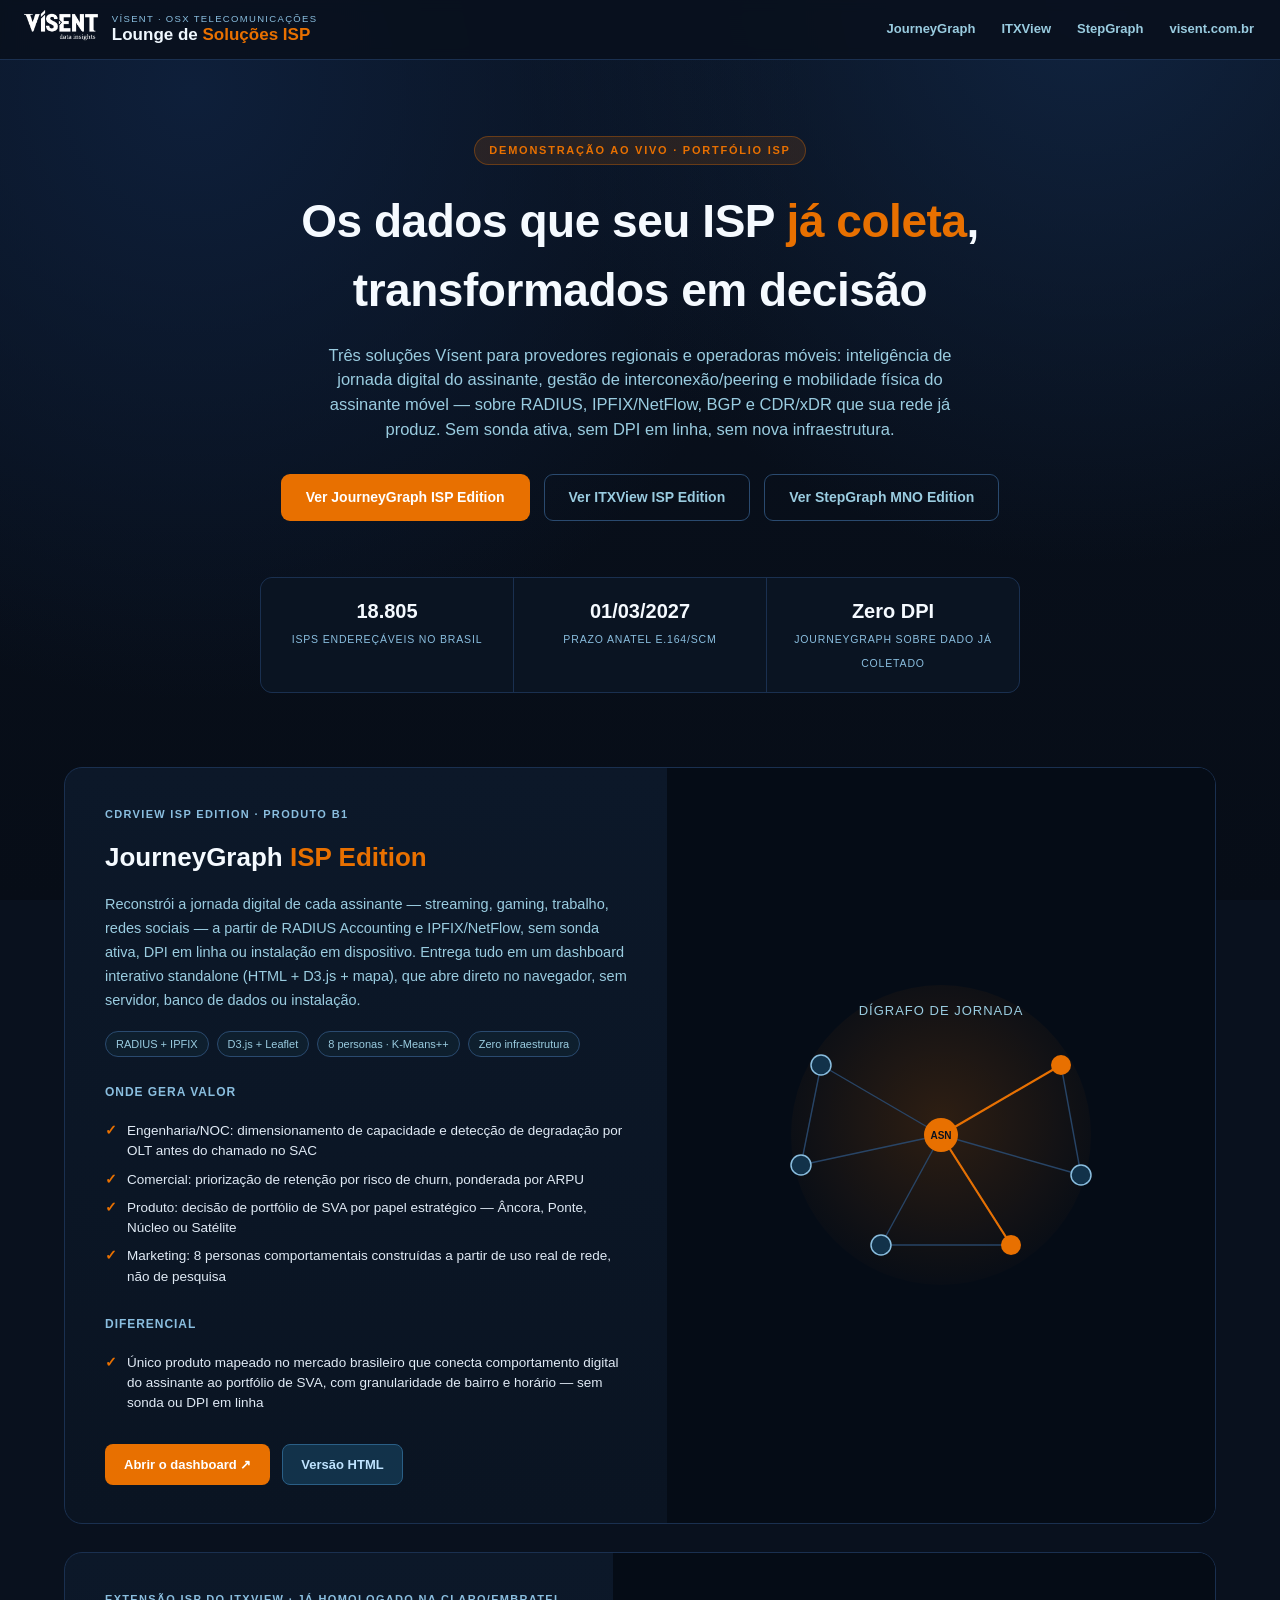
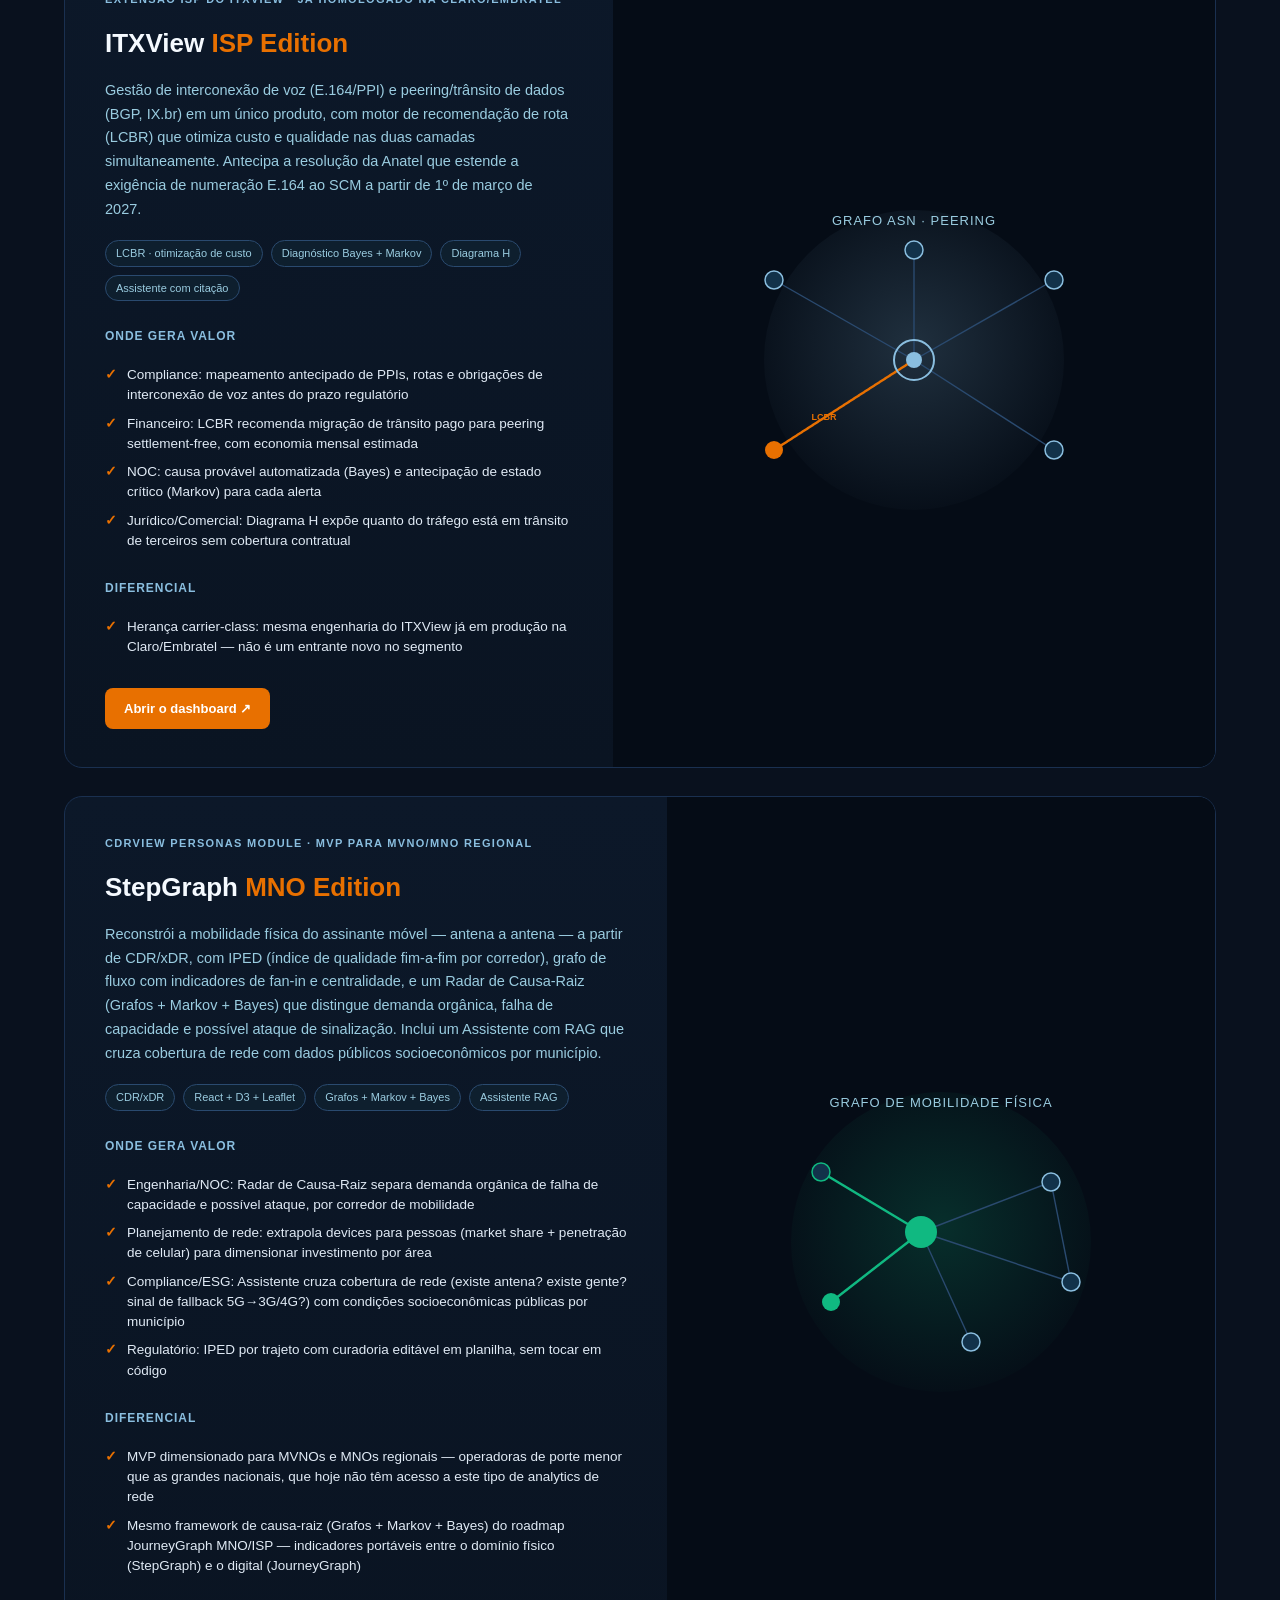
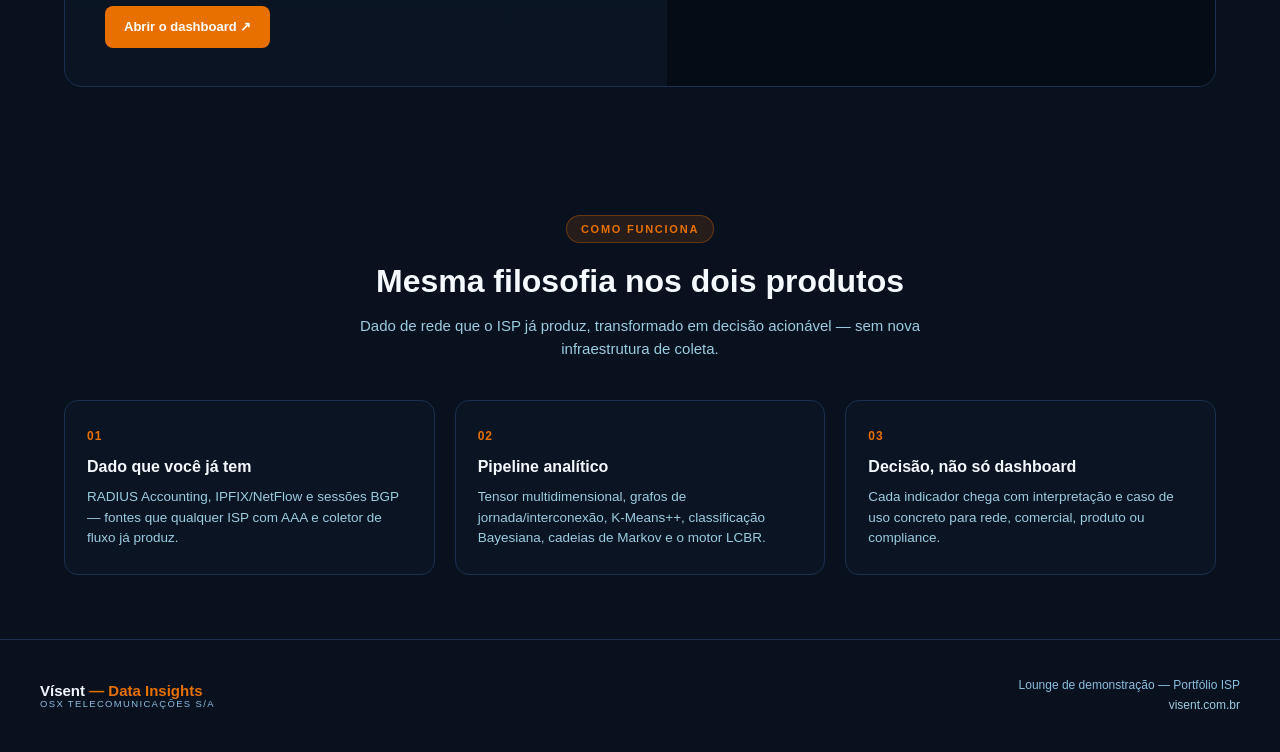
==== index.html @ d9f49273 "Atualiza documentação do JourneyGraph e lounge multi-produto - Tech Reference (corpus do Assistente)" ====
<!DOCTYPE html>
<html lang="pt-BR">
<head>
<meta charset="UTF-8">
<meta name="viewport" content="width=device-width,initial-scale=1.0">
<title>Vísent — Lounge de Soluções | JourneyGraph, ITXView &amp; StepGraph</title>
<meta name="description" content="Vitrine interativa das soluções Vísent para ISPs e operadoras móveis regionais: JourneyGraph ISP Edition (inteligência de jornada digital do assinante), ITXView ISP Edition (gestão de interconexão e peering) e StepGraph MNO Edition (mobilidade física do assinante móvel).">
<link rel="icon" href="assets/logo-visent.png">
<style>
:root{
  --bg:#09111E;
  --panel:#0C1829;
  --panel2:#0A1422;
  --border:#1A3050;
  --border2:#2A4A6F;
  --text:#E0EAF5;
  --muted:#8ABEDF;
  --muted2:#9ACCE0;
  --accent:#E87000;
  --accent-soft:#E8700022;
}
*{box-sizing:border-box;margin:0;padding:0;}
html{scroll-behavior:smooth;}
body{font-family:Arial,Helvetica,sans-serif;background:var(--bg);color:var(--text);line-height:1.5;}
a{color:inherit;}

body{
  background-image:
    radial-gradient(circle at 15% 10%, #0E1F3A 0%, transparent 45%),
    radial-gradient(circle at 85% 0%, #10233F 0%, transparent 40%),
    linear-gradient(180deg,#09111E 0%,#070D17 100%);
  background-attachment:fixed;
}

/* ── TOPBAR ── */
#topbar{
  position:sticky;top:0;z-index:50;
  background:rgba(9,17,30,.92);backdrop-filter:blur(6px);
  border-bottom:1px solid var(--border);
  padding:10px 24px;display:flex;align-items:center;gap:14px;
}
#topbar-logo img{height:32px;width:auto;filter:brightness(0) invert(1);}
.brand-block{display:flex;flex-direction:column;line-height:1.15;}
.brand-tag{font-size:9.5px;color:var(--muted);letter-spacing:.14em;text-transform:uppercase;}
.brand-title{font-size:17px;font-weight:700;color:#F0F8FF;}
.brand-accent{color:var(--accent);}
#topnav{margin-left:auto;display:flex;align-items:center;gap:22px;font-size:13px;font-weight:600;}
#topnav a{color:var(--muted2);text-decoration:none;padding:6px 2px;border-bottom:2px solid transparent;transition:.15s;}
#topnav a:hover{color:#fff;border-color:var(--accent);}

/* ── HERO ── */
#hero{max-width:1080px;margin:0 auto;padding:76px 24px 56px;text-align:center;}
.eyebrow{display:inline-block;font-size:11px;letter-spacing:.16em;text-transform:uppercase;color:var(--accent);
  background:var(--accent-soft);border:1px solid #E8700055;padding:5px 14px;border-radius:999px;margin-bottom:22px;font-weight:700;}
#hero h1{font-size:clamp(28px,4.4vw,46px);font-weight:800;color:#F5FAFF;letter-spacing:-.01em;margin-bottom:18px;}
#hero h1 span{color:var(--accent);}
#hero p{font-size:16.5px;color:var(--muted2);max-width:680px;margin:0 auto 32px;}
.hero-ctas{display:flex;gap:14px;justify-content:center;flex-wrap:wrap;}
.btn{display:inline-flex;align-items:center;gap:8px;font-size:14px;font-weight:700;padding:12px 24px;border-radius:9px;text-decoration:none;
  cursor:pointer;border:1px solid transparent;transition:.15s;font-family:inherit;}
.btn-primary{background:var(--accent);color:#fff;}
.btn-primary:hover{background:#FF8A1E;}
.btn-ghost{background:transparent;color:var(--muted2);border-color:var(--border2);}
.btn-ghost:hover{border-color:var(--muted2);color:#fff;}

/* stat strip */
#stats{max-width:760px;margin:0 auto 10px;display:grid;grid-template-columns:repeat(3,1fr);gap:1px;
  background:var(--border);border:1px solid var(--border);border-radius:12px;overflow:hidden;}
.stat{background:var(--panel2);padding:18px 10px;text-align:center;}
.stat b{display:block;font-size:20px;color:#F5FAFF;font-weight:800;}
.stat span{font-size:10.5px;color:var(--muted);text-transform:uppercase;letter-spacing:.08em;}

/* ── SECTION HEADER ── */
.section{max-width:1200px;margin:0 auto;padding:64px 24px;}
.section-head{text-align:center;max-width:640px;margin:0 auto 40px;}
.section-head .eyebrow{margin-bottom:14px;}
.section-head h2{font-size:clamp(22px,3vw,32px);font-weight:800;color:#F5FAFF;margin-bottom:10px;}
.section-head p{color:var(--muted2);font-size:15px;}

/* ── SOLUTION CARDS ── */
#solutions{display:flex;flex-direction:column;gap:28px;}
.solution{
  background:linear-gradient(180deg,var(--panel) 0%,var(--panel2) 100%);
  border:1px solid var(--border);border-radius:18px;overflow:hidden;
  display:grid;grid-template-columns:1.1fr 1fr;
}
.solution:nth-child(even){grid-template-columns:1fr 1.1fr;}
.solution:nth-child(even) .sol-visual{order:2;}
.sol-body{padding:38px 40px;display:flex;flex-direction:column;justify-content:center;gap:16px;}
.sol-kicker{font-size:11px;letter-spacing:.12em;text-transform:uppercase;color:var(--muted);font-weight:700;}
.sol-title{font-size:26px;font-weight:800;color:#F5FAFF;}
.sol-title .hi{color:var(--accent);}
.sol-desc{font-size:14.5px;color:var(--muted2);line-height:1.65;}
.sol-tags{display:flex;flex-wrap:wrap;gap:8px;margin:2px 0 4px;}
.sol-tags span{font-size:11px;background:#0E1F2E;border:1px solid var(--border2);color:var(--muted2);
  padding:4px 10px;border-radius:999px;}
.sol-sub{font-size:12px;letter-spacing:.08em;text-transform:uppercase;color:var(--muted);font-weight:700;margin-top:6px;}
.sol-feats{list-style:none;display:flex;flex-direction:column;gap:8px;margin:4px 0 6px;}
.sol-feats li{font-size:13.5px;color:var(--text);padding-left:22px;position:relative;}
.sol-feats li::before{content:"✓";position:absolute;left:0;color:var(--accent);font-weight:800;}
.sol-ctas{display:flex;gap:12px;flex-wrap:wrap;margin-top:8px;}
.btn-sm{padding:10px 18px;font-size:13px;border-radius:8px;}
.btn-html{background:#12324A;color:#BFE3FF;border:1px solid #2A5F86;}
.btn-html:hover{background:#164066;}
.btn-d3{background:var(--accent);color:#fff;}
.btn-d3:hover{background:#FF8A1E;}

.sol-visual{background:#050C16;display:flex;align-items:center;justify-content:center;padding:30px;position:relative;overflow:hidden;}
.sol-visual svg{width:100%;height:auto;max-width:460px;position:relative;z-index:1;}
.sol-visual::after{content:"";position:absolute;inset:0;background:radial-gradient(circle at 50% 50%,transparent 40%,#050C16 95%);pointer-events:none;}

/* ── HOW IT WORKS strip ── */
#howrow{display:grid;grid-template-columns:repeat(3,1fr);gap:20px;}
.how-card{background:var(--panel2);border:1px solid var(--border);border-radius:14px;padding:26px 22px;}
.how-num{font-size:12px;font-weight:800;color:var(--accent);letter-spacing:.08em;margin-bottom:10px;}
.how-card h3{font-size:16px;color:#F5FAFF;margin-bottom:8px;}
.how-card p{font-size:13.5px;color:var(--muted2);}

/* ── FOOTER ── */
#footer{border-top:1px solid var(--border);padding:36px 24px;}
#footer-inner{max-width:1200px;margin:0 auto;display:flex;justify-content:space-between;align-items:center;flex-wrap:wrap;gap:16px;}
#footer .brand-title{font-size:15px;}
#footer-meta{font-size:12px;color:var(--muted);text-align:right;}
#footer-meta div{margin-bottom:2px;}
#footer-meta a{color:var(--muted2);text-decoration:none;}
#footer-meta a:hover{color:#fff;}

@media (max-width:860px){
  .solution,.solution:nth-child(even){grid-template-columns:1fr;}
  .solution:nth-child(even) .sol-visual{order:0;}
  #stats{grid-template-columns:1fr;}
  #howrow{grid-template-columns:1fr;}
  #topnav{display:none;}
}
</style>
</head>
<body>

<div id="topbar">
  <a id="topbar-logo" href="#hero"><img src="assets/logo-visent.png" alt="Vísent"></a>
  <div class="brand-block">
    <span class="brand-tag">Vísent · OSX Telecomunicações</span>
    <span class="brand-title">Lounge de <span class="brand-accent">Soluções ISP</span></span>
  </div>
  <nav id="topnav">
    <a href="#journeygraph">JourneyGraph</a>
    <a href="#itxview">ITXView</a>
    <a href="#stepgraph">StepGraph</a>
    <a href="https://www.visent.com.br" target="_blank" rel="noopener">visent.com.br</a>
  </nav>
</div>

<section id="hero">
  <span class="eyebrow">Demonstração ao vivo · Portfólio ISP</span>
  <h1>Os dados que seu ISP <span>já coleta</span>,<br>transformados em decisão</h1>
  <p>Três soluções Vísent para provedores regionais e operadoras móveis: inteligência de jornada digital do assinante, gestão de interconexão/peering e mobilidade física do assinante móvel — sobre RADIUS, IPFIX/NetFlow, BGP e CDR/xDR que sua rede já produz. Sem sonda ativa, sem DPI em linha, sem nova infraestrutura.</p>
  <div class="hero-ctas">
    <a class="btn btn-primary" href="#journeygraph">Ver JourneyGraph ISP Edition</a>
    <a class="btn btn-ghost" href="#itxview">Ver ITXView ISP Edition</a>
    <a class="btn btn-ghost" href="#stepgraph">Ver StepGraph MNO Edition</a>
  </div>
</section>

<div id="stats">
  <div class="stat"><b>18.805</b><span>ISPs endereçáveis no Brasil</span></div>
  <div class="stat"><b>01/03/2027</b><span>prazo Anatel E.164/SCM</span></div>
  <div class="stat"><b>Zero DPI</b><span>JourneyGraph sobre dado já coletado</span></div>
</div>

<section class="section" id="solutions">

  <article class="solution" id="journeygraph">
    <div class="sol-body">
      <span class="sol-kicker">CDRView ISP Edition · Produto B1</span>
      <h2 class="sol-title">JourneyGraph <span class="hi">ISP Edition</span></h2>
      <p class="sol-desc">Reconstrói a jornada digital de cada assinante — streaming, gaming, trabalho, redes sociais — a partir de RADIUS Accounting e IPFIX/NetFlow, sem sonda ativa, DPI em linha ou instalação em dispositivo. Entrega tudo em um dashboard interativo standalone (HTML + D3.js + mapa), que abre direto no navegador, sem servidor, banco de dados ou instalação.</p>
      <div class="sol-tags">
        <span>RADIUS + IPFIX</span><span>D3.js + Leaflet</span><span>8 personas · K-Means++</span><span>Zero infraestrutura</span>
      </div>
      <span class="sol-sub">Onde gera valor</span>
      <ul class="sol-feats">
        <li>Engenharia/NOC: dimensionamento de capacidade e detecção de degradação por OLT antes do chamado no SAC</li>
        <li>Comercial: priorização de retenção por risco de churn, ponderada por ARPU</li>
        <li>Produto: decisão de portfólio de SVA por papel estratégico — Âncora, Ponte, Núcleo ou Satélite</li>
        <li>Marketing: 8 personas comportamentais construídas a partir de uso real de rede, não de pesquisa</li>
      </ul>
      <span class="sol-sub">Diferencial</span>
      <ul class="sol-feats">
        <li>Único produto mapeado no mercado brasileiro que conecta comportamento digital do assinante ao portfólio de SVA, com granularidade de bairro e horário — sem sonda ou DPI em linha</li>
      </ul>
      <div class="sol-ctas">
        <a class="btn btn-sm btn-d3" href="journeygraph/index.html">Abrir o dashboard ↗</a>
        <a class="btn btn-sm btn-html" href="journeygraph/versao-html.html">Versão HTML</a>
      </div>
    </div>
    <div class="sol-visual">
      <svg viewBox="0 0 460 340" xmlns="http://www.w3.org/2000/svg">
        <defs>
          <radialGradient id="jgGlow" cx="50%" cy="45%" r="60%">
            <stop offset="0%" stop-color="#E87000" stop-opacity="0.18"/>
            <stop offset="100%" stop-color="#E87000" stop-opacity="0"/>
          </radialGradient>
        </defs>
        <circle cx="230" cy="160" r="150" fill="url(#jgGlow)"/>
        <g stroke="#2A4A6F" stroke-width="1.4" fill="none" opacity="0.9">
          <path d="M230,160 L110,90"/>
          <path d="M230,160 L350,90"/>
          <path d="M230,160 L90,190"/>
          <path d="M230,160 L370,200"/>
          <path d="M230,160 L170,270"/>
          <path d="M230,160 L300,270"/>
          <path d="M110,90 L90,190"/>
          <path d="M350,90 L370,200"/>
          <path d="M170,270 L300,270"/>
        </g>
        <g stroke="#E87000" stroke-width="2.2" fill="none">
          <path d="M230,160 L350,90"/>
          <path d="M230,160 L300,270"/>
        </g>
        <circle cx="230" cy="160" r="17" fill="#E87000"/>
        <circle cx="110" cy="90" r="10" fill="#12324A" stroke="#8ABEDF" stroke-width="1.5"/>
        <circle cx="350" cy="90" r="10" fill="#E87000"/>
        <circle cx="90" cy="190" r="10" fill="#12324A" stroke="#8ABEDF" stroke-width="1.5"/>
        <circle cx="370" cy="200" r="10" fill="#12324A" stroke="#8ABEDF" stroke-width="1.5"/>
        <circle cx="170" cy="270" r="10" fill="#12324A" stroke="#8ABEDF" stroke-width="1.5"/>
        <circle cx="300" cy="270" r="10" fill="#E87000"/>
        <text x="230" y="164" text-anchor="middle" font-size="10" font-weight="700" fill="#09111E" font-family="Arial">ASN</text>
        <text x="230" y="40" text-anchor="middle" font-size="13" fill="#9ACCE0" font-family="Arial" letter-spacing="1">DÍGRAFO DE JORNADA</text>
      </svg>
    </div>
  </article>

  <article class="solution" id="itxview">
    <div class="sol-body">
      <span class="sol-kicker">Extensão ISP do ITXView · já homologado na Claro/Embratel</span>
      <h2 class="sol-title">ITXView <span class="hi">ISP Edition</span></h2>
      <p class="sol-desc">Gestão de interconexão de voz (E.164/PPI) e peering/trânsito de dados (BGP, IX.br) em um único produto, com motor de recomendação de rota (LCBR) que otimiza custo e qualidade nas duas camadas simultaneamente. Antecipa a resolução da Anatel que estende a exigência de numeração E.164 ao SCM a partir de 1º de março de 2027.</p>
      <div class="sol-tags">
        <span>LCBR · otimização de custo</span><span>Diagnóstico Bayes + Markov</span><span>Diagrama H</span><span>Assistente com citação</span>
      </div>
      <span class="sol-sub">Onde gera valor</span>
      <ul class="sol-feats">
        <li>Compliance: mapeamento antecipado de PPIs, rotas e obrigações de interconexão de voz antes do prazo regulatório</li>
        <li>Financeiro: LCBR recomenda migração de trânsito pago para peering settlement-free, com economia mensal estimada</li>
        <li>NOC: causa provável automatizada (Bayes) e antecipação de estado crítico (Markov) para cada alerta</li>
        <li>Jurídico/Comercial: Diagrama H expõe quanto do tráfego está em trânsito de terceiros sem cobertura contratual</li>
      </ul>
      <span class="sol-sub">Diferencial</span>
      <ul class="sol-feats">
        <li>Herança carrier-class: mesma engenharia do ITXView já em produção na Claro/Embratel — não é um entrante novo no segmento</li>
      </ul>
      <div class="sol-ctas">
        <a class="btn btn-sm btn-d3" href="itxview/index.html">Abrir o dashboard ↗</a>
      </div>
    </div>
    <div class="sol-visual">
      <svg viewBox="0 0 460 340" xmlns="http://www.w3.org/2000/svg">
        <defs>
          <radialGradient id="itGlow" cx="50%" cy="45%" r="60%">
            <stop offset="0%" stop-color="#8ABEDF" stop-opacity="0.20"/>
            <stop offset="100%" stop-color="#8ABEDF" stop-opacity="0"/>
          </radialGradient>
        </defs>
        <circle cx="230" cy="170" r="150" fill="url(#itGlow)"/>
        <g stroke="#2A4A6F" stroke-width="1.4" fill="none">
          <path d="M90,90 L230,170"/>
          <path d="M230,60 L230,170"/>
          <path d="M370,90 L230,170"/>
          <path d="M90,260 L230,170"/>
          <path d="M370,260 L230,170"/>
        </g>
        <g stroke="#E87000" stroke-width="2.4" fill="none" stroke-dasharray="1 0">
          <path d="M90,260 L230,170"/>
        </g>
        <circle cx="230" cy="170" r="20" fill="none" stroke="#8ABEDF" stroke-width="2"/>
        <circle cx="230" cy="170" r="8" fill="#8ABEDF"/>
        <circle cx="90" cy="90" r="9" fill="#12324A" stroke="#8ABEDF" stroke-width="1.5"/>
        <circle cx="230" cy="60" r="9" fill="#12324A" stroke="#8ABEDF" stroke-width="1.5"/>
        <circle cx="370" cy="90" r="9" fill="#12324A" stroke="#8ABEDF" stroke-width="1.5"/>
        <circle cx="90" cy="260" r="9" fill="#E87000"/>
        <circle cx="370" cy="260" r="9" fill="#12324A" stroke="#8ABEDF" stroke-width="1.5"/>
        <text x="140" y="230" text-anchor="middle" font-size="9" fill="#E87000" font-family="Arial" font-weight="700">LCBR</text>
        <text x="230" y="35" text-anchor="middle" font-size="13" fill="#9ACCE0" font-family="Arial" letter-spacing="1">GRAFO ASN · PEERING</text>
      </svg>
    </div>
  </article>

  <article class="solution" id="stepgraph">
    <div class="sol-body">
      <span class="sol-kicker">CDRView PERSONAS Module · MVP para MVNO/MNO regional</span>
      <h2 class="sol-title">StepGraph <span class="hi">MNO Edition</span></h2>
      <p class="sol-desc">Reconstrói a mobilidade física do assinante móvel — antena a antena — a partir de CDR/xDR, com IPED (índice de qualidade fim-a-fim por corredor), grafo de fluxo com indicadores de fan-in e centralidade, e um Radar de Causa-Raiz (Grafos + Markov + Bayes) que distingue demanda orgânica, falha de capacidade e possível ataque de sinalização. Inclui um Assistente com RAG que cruza cobertura de rede com dados públicos socioeconômicos por município.</p>
      <div class="sol-tags">
        <span>CDR/xDR</span><span>React + D3 + Leaflet</span><span>Grafos + Markov + Bayes</span><span>Assistente RAG</span>
      </div>
      <span class="sol-sub">Onde gera valor</span>
      <ul class="sol-feats">
        <li>Engenharia/NOC: Radar de Causa-Raiz separa demanda orgânica de falha de capacidade e possível ataque, por corredor de mobilidade</li>
        <li>Planejamento de rede: extrapola devices para pessoas (market share + penetração de celular) para dimensionar investimento por área</li>
        <li>Compliance/ESG: Assistente cruza cobertura de rede (existe antena? existe gente? sinal de fallback 5G→3G/4G?) com condições socioeconômicas públicas por município</li>
        <li>Regulatório: IPED por trajeto com curadoria editável em planilha, sem tocar em código</li>
      </ul>
      <span class="sol-sub">Diferencial</span>
      <ul class="sol-feats">
        <li>MVP dimensionado para MVNOs e MNOs regionais — operadoras de porte menor que as grandes nacionais, que hoje não têm acesso a este tipo de analytics de rede</li>
        <li>Mesmo framework de causa-raiz (Grafos + Markov + Bayes) do roadmap JourneyGraph MNO/ISP — indicadores portáveis entre o domínio físico (StepGraph) e o digital (JourneyGraph)</li>
      </ul>
      <div class="sol-ctas">
        <a class="btn btn-sm btn-d3" href="https://stepvis.netlify.app" target="_blank" rel="noopener">Abrir o dashboard ↗</a>
      </div>
    </div>
    <div class="sol-visual">
      <svg viewBox="0 0 460 340" xmlns="http://www.w3.org/2000/svg">
        <defs>
          <radialGradient id="stGlow" cx="50%" cy="45%" r="60%">
            <stop offset="0%" stop-color="#10B981" stop-opacity="0.20"/>
            <stop offset="100%" stop-color="#10B981" stop-opacity="0"/>
          </radialGradient>
        </defs>
        <circle cx="230" cy="170" r="150" fill="url(#stGlow)"/>
        <g stroke="#2A4A6F" stroke-width="1.4" fill="none">
          <path d="M110,100 L210,160"/>
          <path d="M210,160 L340,110"/>
          <path d="M210,160 L360,210"/>
          <path d="M210,160 L120,230"/>
          <path d="M210,160 L260,270"/>
          <path d="M340,110 L360,210"/>
        </g>
        <g stroke="#10B981" stroke-width="2.4" fill="none">
          <path d="M110,100 L210,160"/>
          <path d="M210,160 L120,230"/>
        </g>
        <circle cx="210" cy="160" r="16" fill="#10B981"/>
        <circle cx="110" cy="100" r="9" fill="#12324A" stroke="#10B981" stroke-width="1.5"/>
        <circle cx="340" cy="110" r="9" fill="#12324A" stroke="#8ABEDF" stroke-width="1.5"/>
        <circle cx="360" cy="210" r="9" fill="#12324A" stroke="#8ABEDF" stroke-width="1.5"/>
        <circle cx="120" cy="230" r="9" fill="#10B981"/>
        <circle cx="260" cy="270" r="9" fill="#12324A" stroke="#8ABEDF" stroke-width="1.5"/>
        <text x="230" y="35" text-anchor="middle" font-size="13" fill="#9ACCE0" font-family="Arial" letter-spacing="1">GRAFO DE MOBILIDADE FÍSICA</text>
      </svg>
    </div>
  </article>

</section>

<section class="section">
  <div class="section-head">
    <span class="eyebrow">Como funciona</span>
    <h2>Mesma filosofia nos dois produtos</h2>
    <p>Dado de rede que o ISP já produz, transformado em decisão acionável — sem nova infraestrutura de coleta.</p>
  </div>
  <div id="howrow">
    <div class="how-card">
      <div class="how-num">01</div>
      <h3>Dado que você já tem</h3>
      <p>RADIUS Accounting, IPFIX/NetFlow e sessões BGP — fontes que qualquer ISP com AAA e coletor de fluxo já produz.</p>
    </div>
    <div class="how-card">
      <div class="how-num">02</div>
      <h3>Pipeline analítico</h3>
      <p>Tensor multidimensional, grafos de jornada/interconexão, K-Means++, classificação Bayesiana, cadeias de Markov e o motor LCBR.</p>
    </div>
    <div class="how-card">
      <div class="how-num">03</div>
      <h3>Decisão, não só dashboard</h3>
      <p>Cada indicador chega com interpretação e caso de uso concreto para rede, comercial, produto ou compliance.</p>
    </div>
  </div>
</section>

<footer id="footer">
  <div id="footer-inner">
    <div class="brand-block">
      <span class="brand-title">Vísent <span class="brand-accent">— Data Insights</span></span>
      <span class="brand-tag">OSX Telecomunicações S/A</span>
    </div>
    <div id="footer-meta">
      <div>Lounge de demonstração — Portfólio ISP</div>
      <div><a href="https://www.visent.com.br" target="_blank" rel="noopener">visent.com.br</a></div>
    </div>
  </div>
</footer>

</body>
</html>
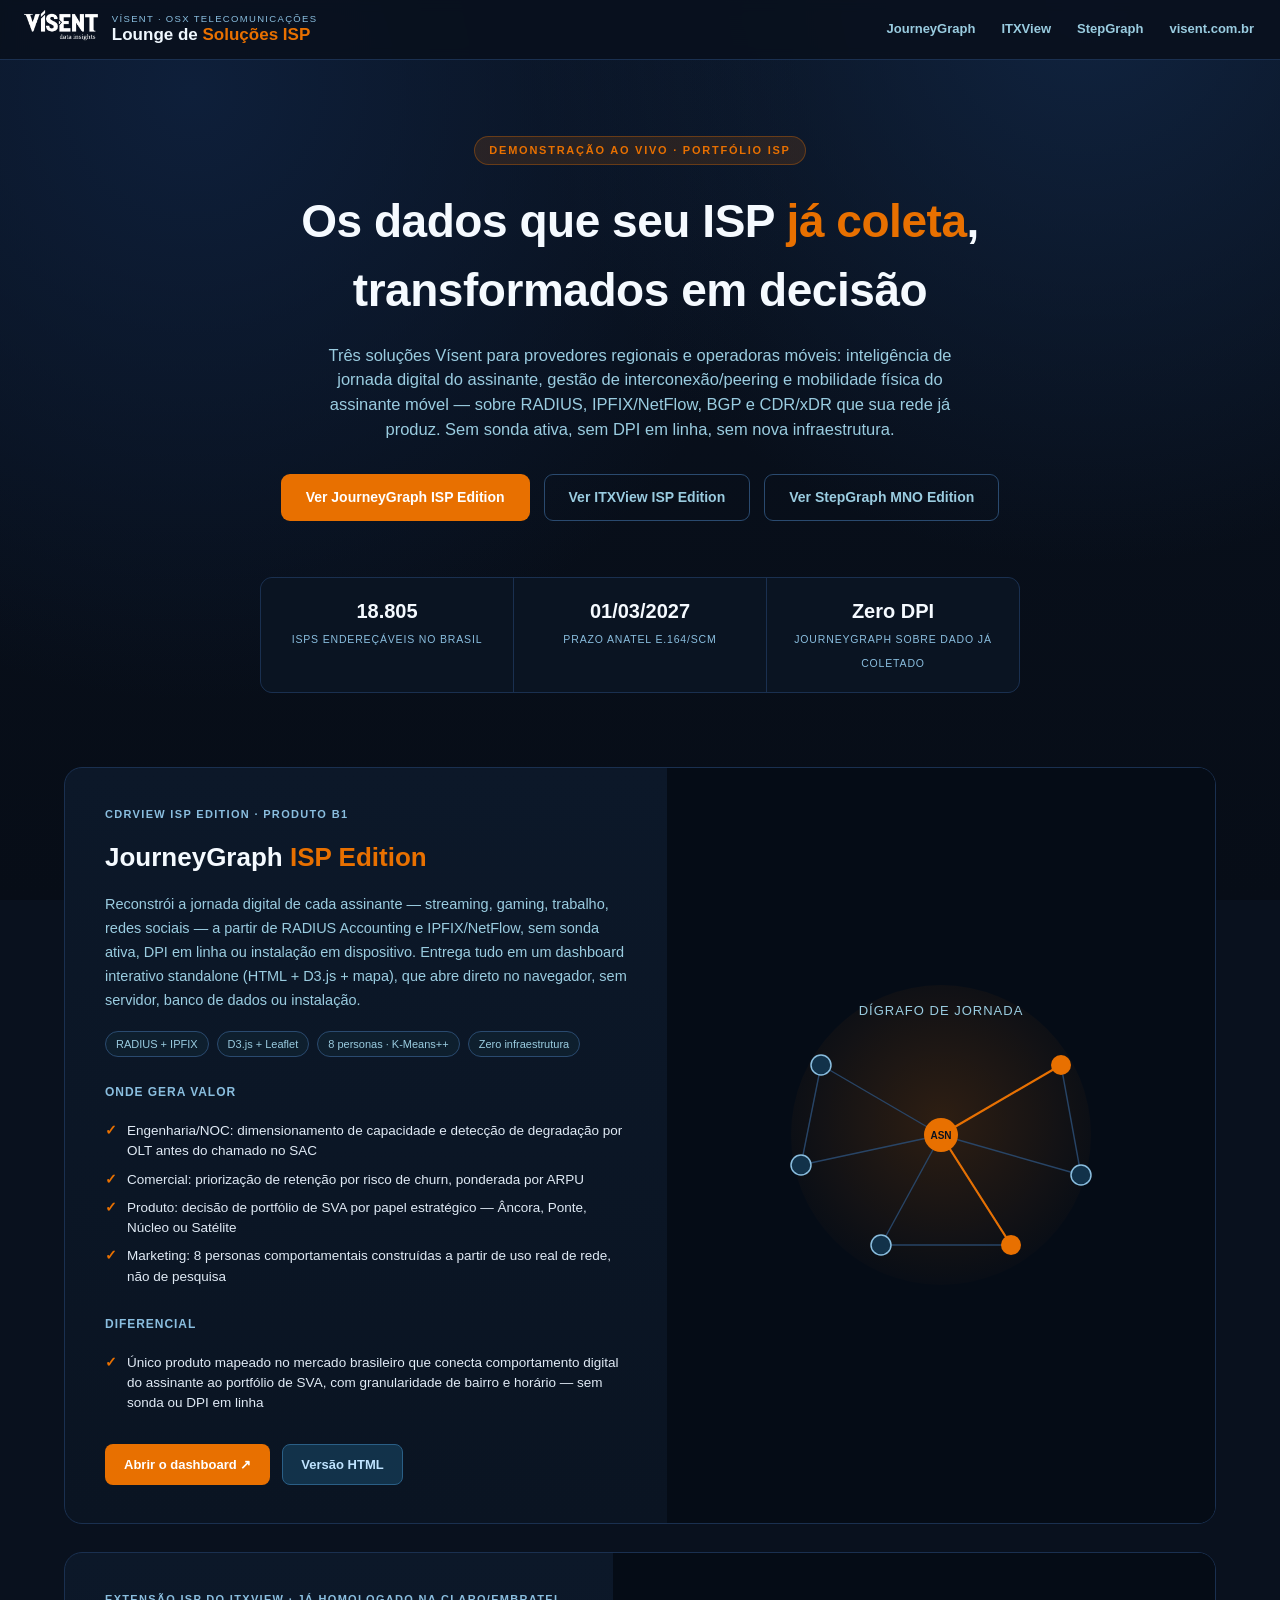
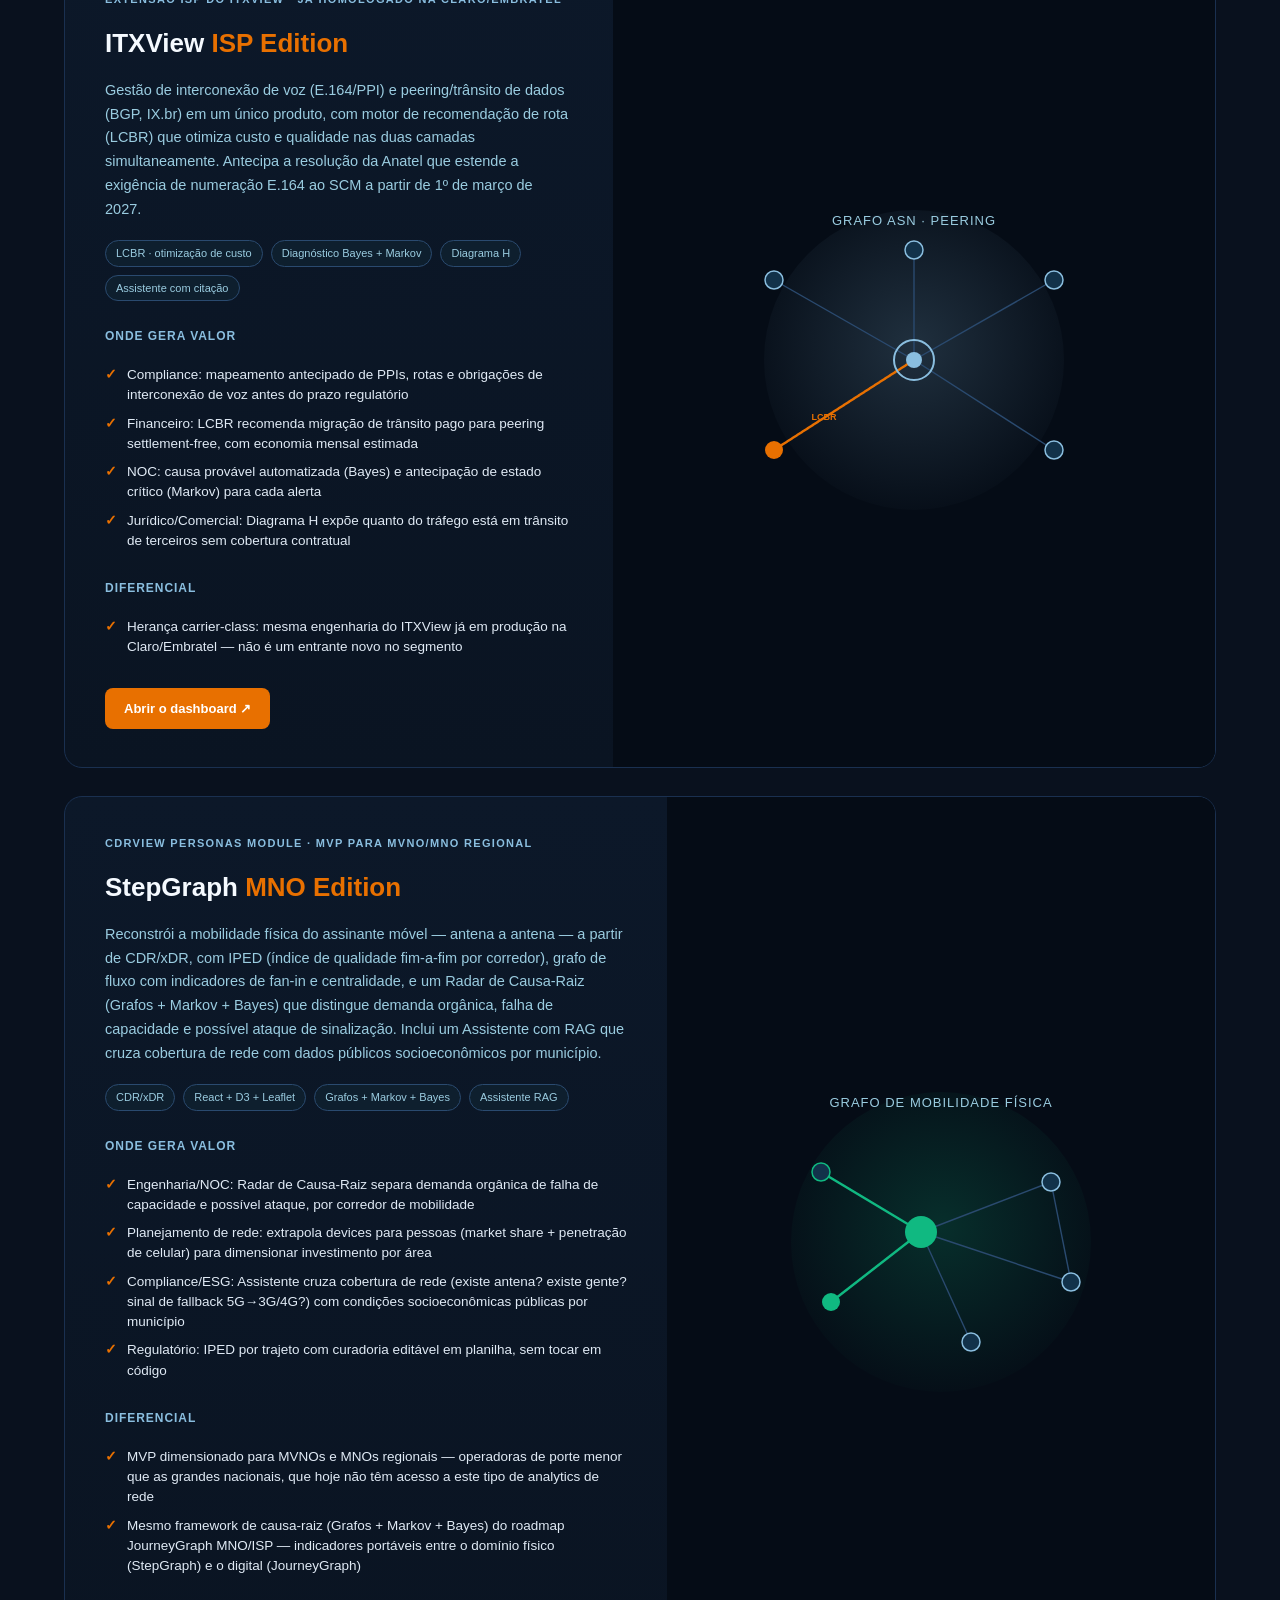
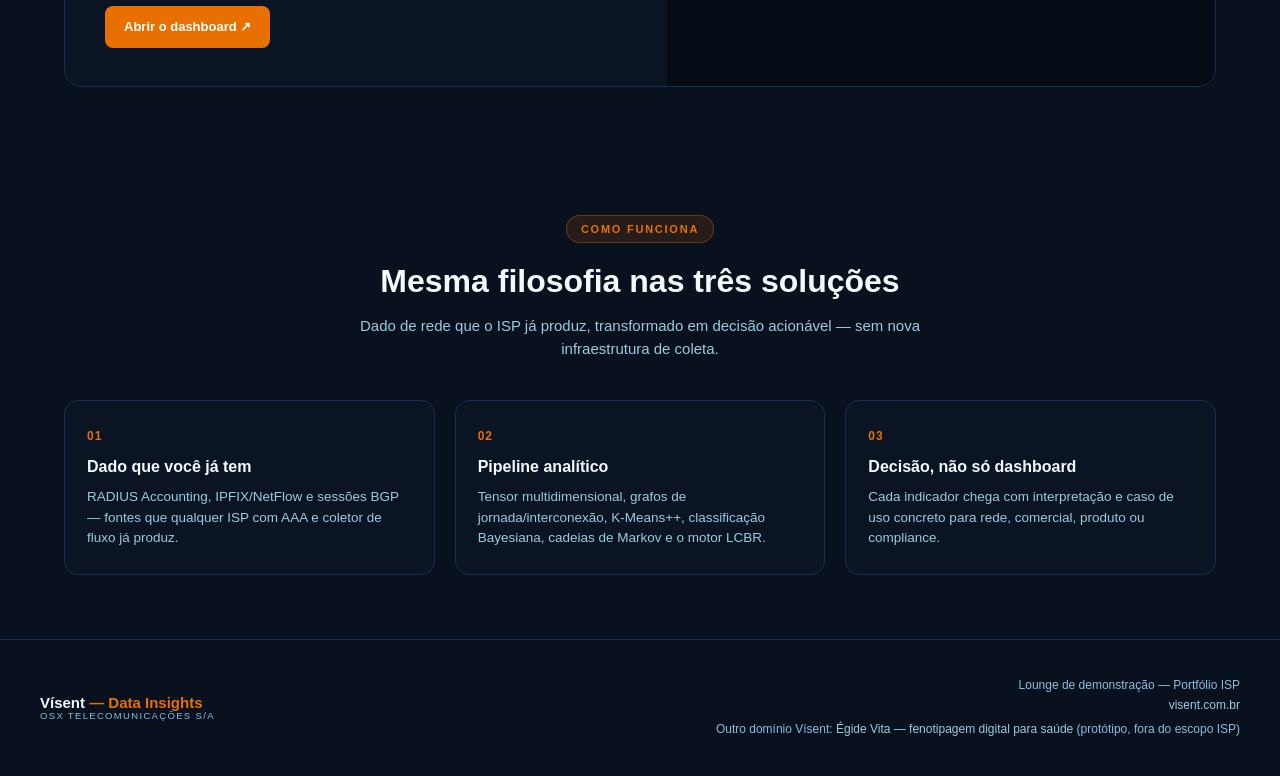
==== commit ad142233: "Adiciona protótipo Égide Vita (Dígrafo Sindrômico funcional) Primeira versão do produto de fenotipag" ====
--- a/index.html
+++ b/index.html
@@ -346,7 +346,7 @@
 <section class="section">
   <div class="section-head">
     <span class="eyebrow">Como funciona</span>
-    <h2>Mesma filosofia nos dois produtos</h2>
+    <h2>Mesma filosofia nas três soluções</h2>
     <p>Dado de rede que o ISP já produz, transformado em decisão acionável — sem nova infraestrutura de coleta.</p>
   </div>
   <div id="howrow">
@@ -377,6 +377,7 @@
     <div id="footer-meta">
       <div>Lounge de demonstração — Portfólio ISP</div>
       <div><a href="https://www.visent.com.br" target="_blank" rel="noopener">visent.com.br</a></div>
+      <div style="margin-top:6px;">Outro domínio Vísent: <a href="egide-vita/index.html">Égide Vita — fenotipagem digital para saúde</a> (protótipo, fora do escopo ISP)</div>
     </div>
   </div>
 </footer>
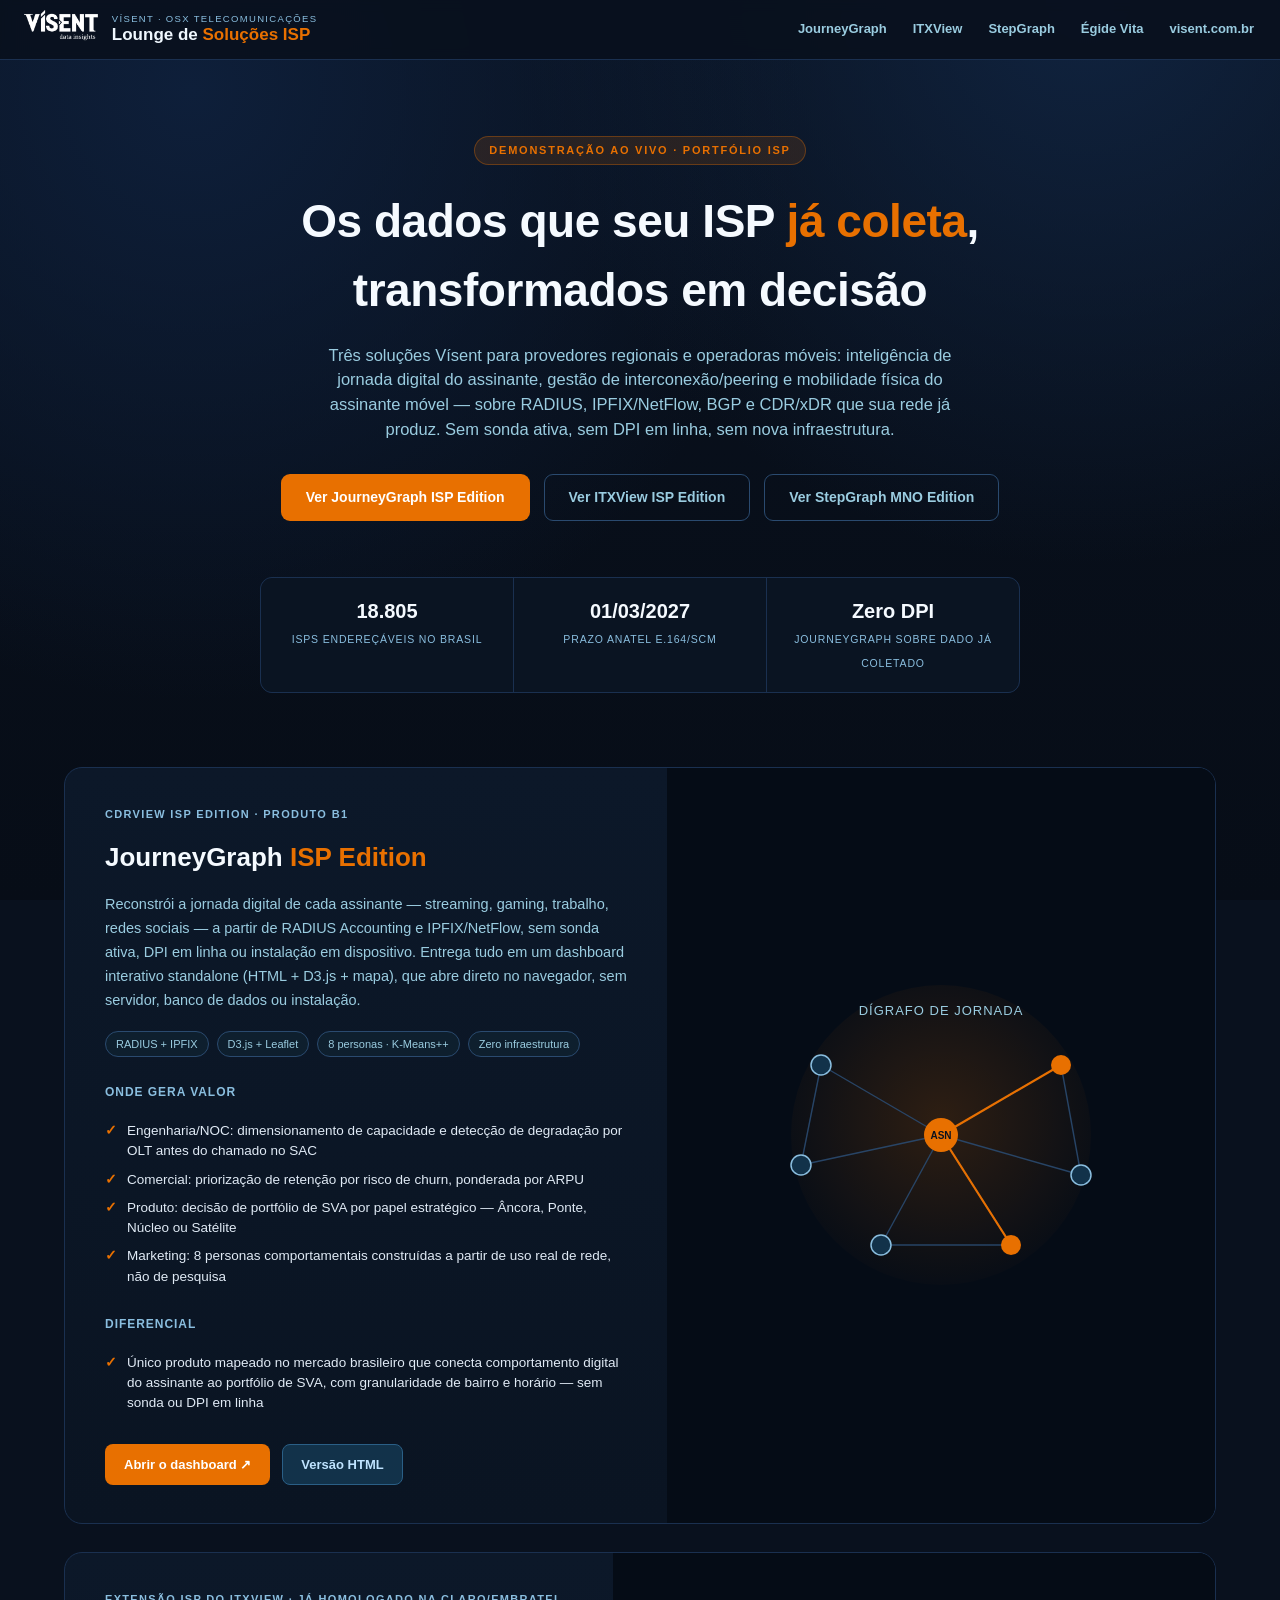
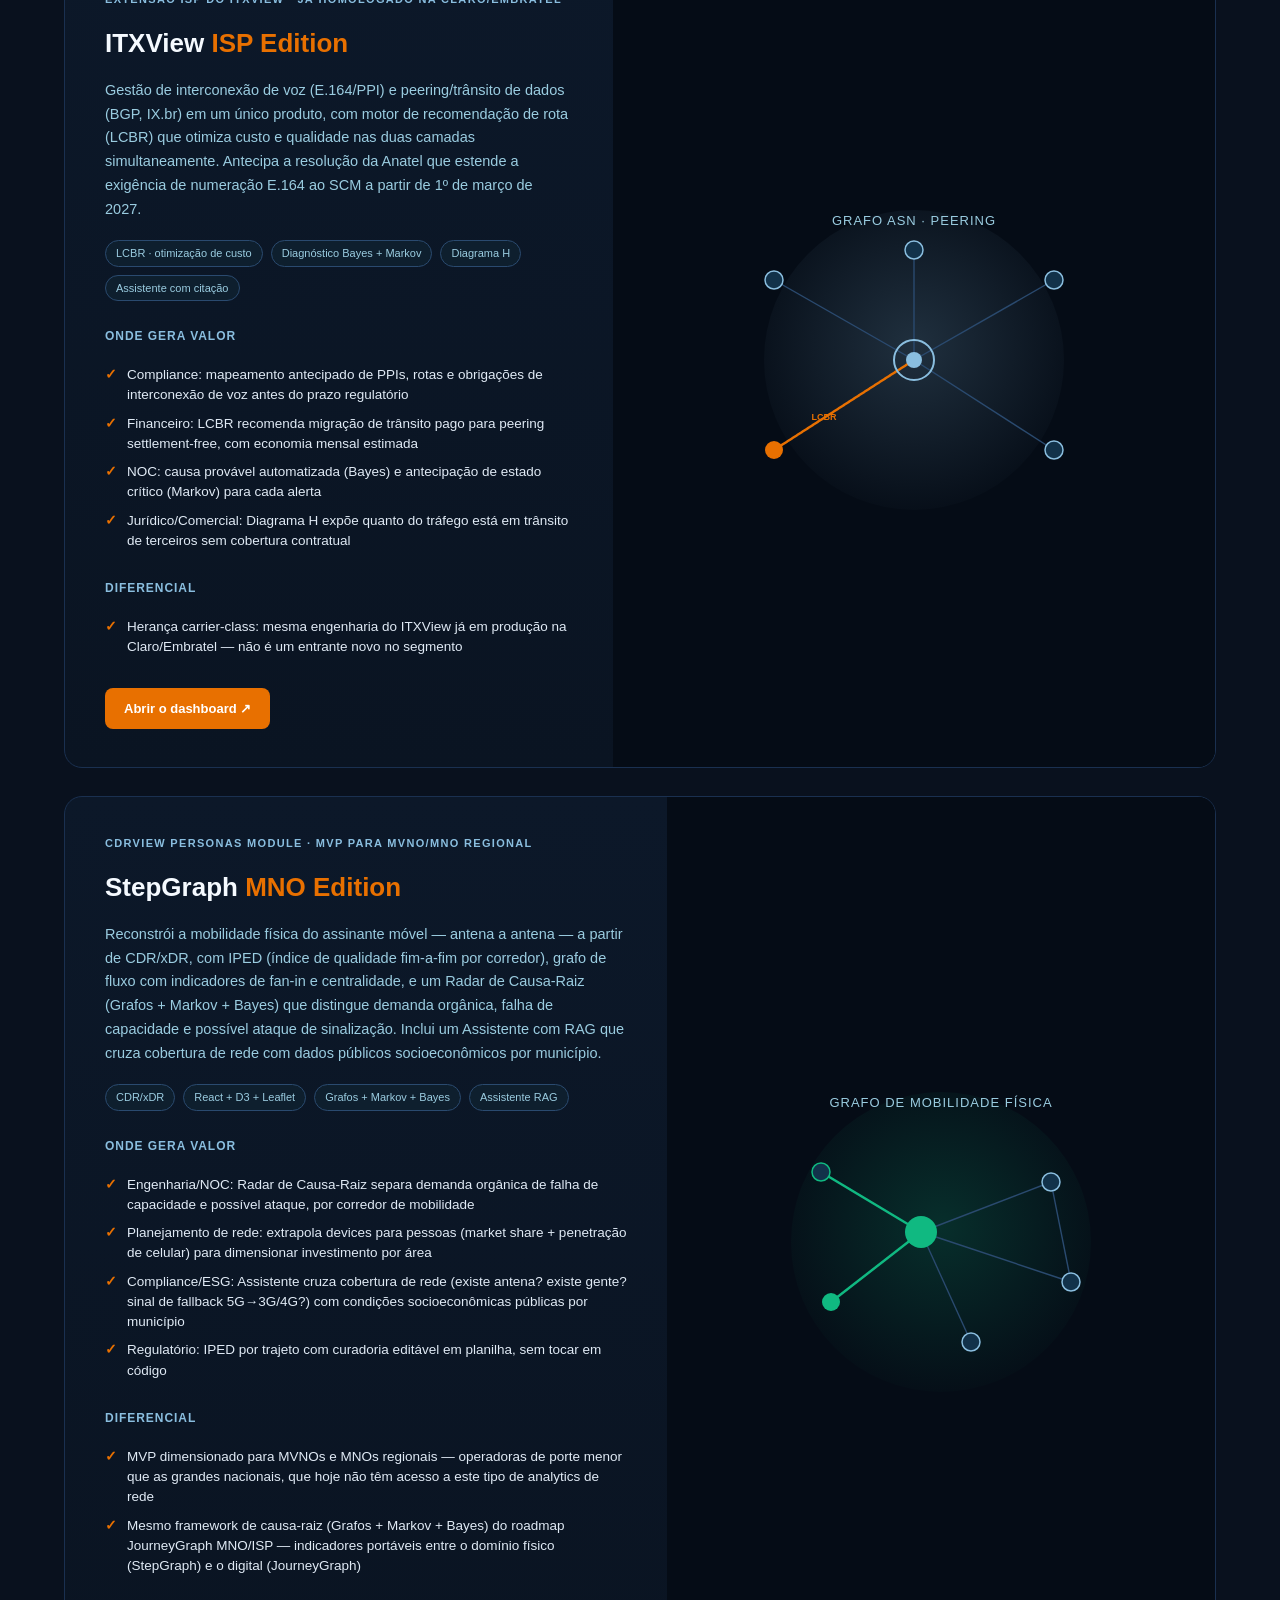
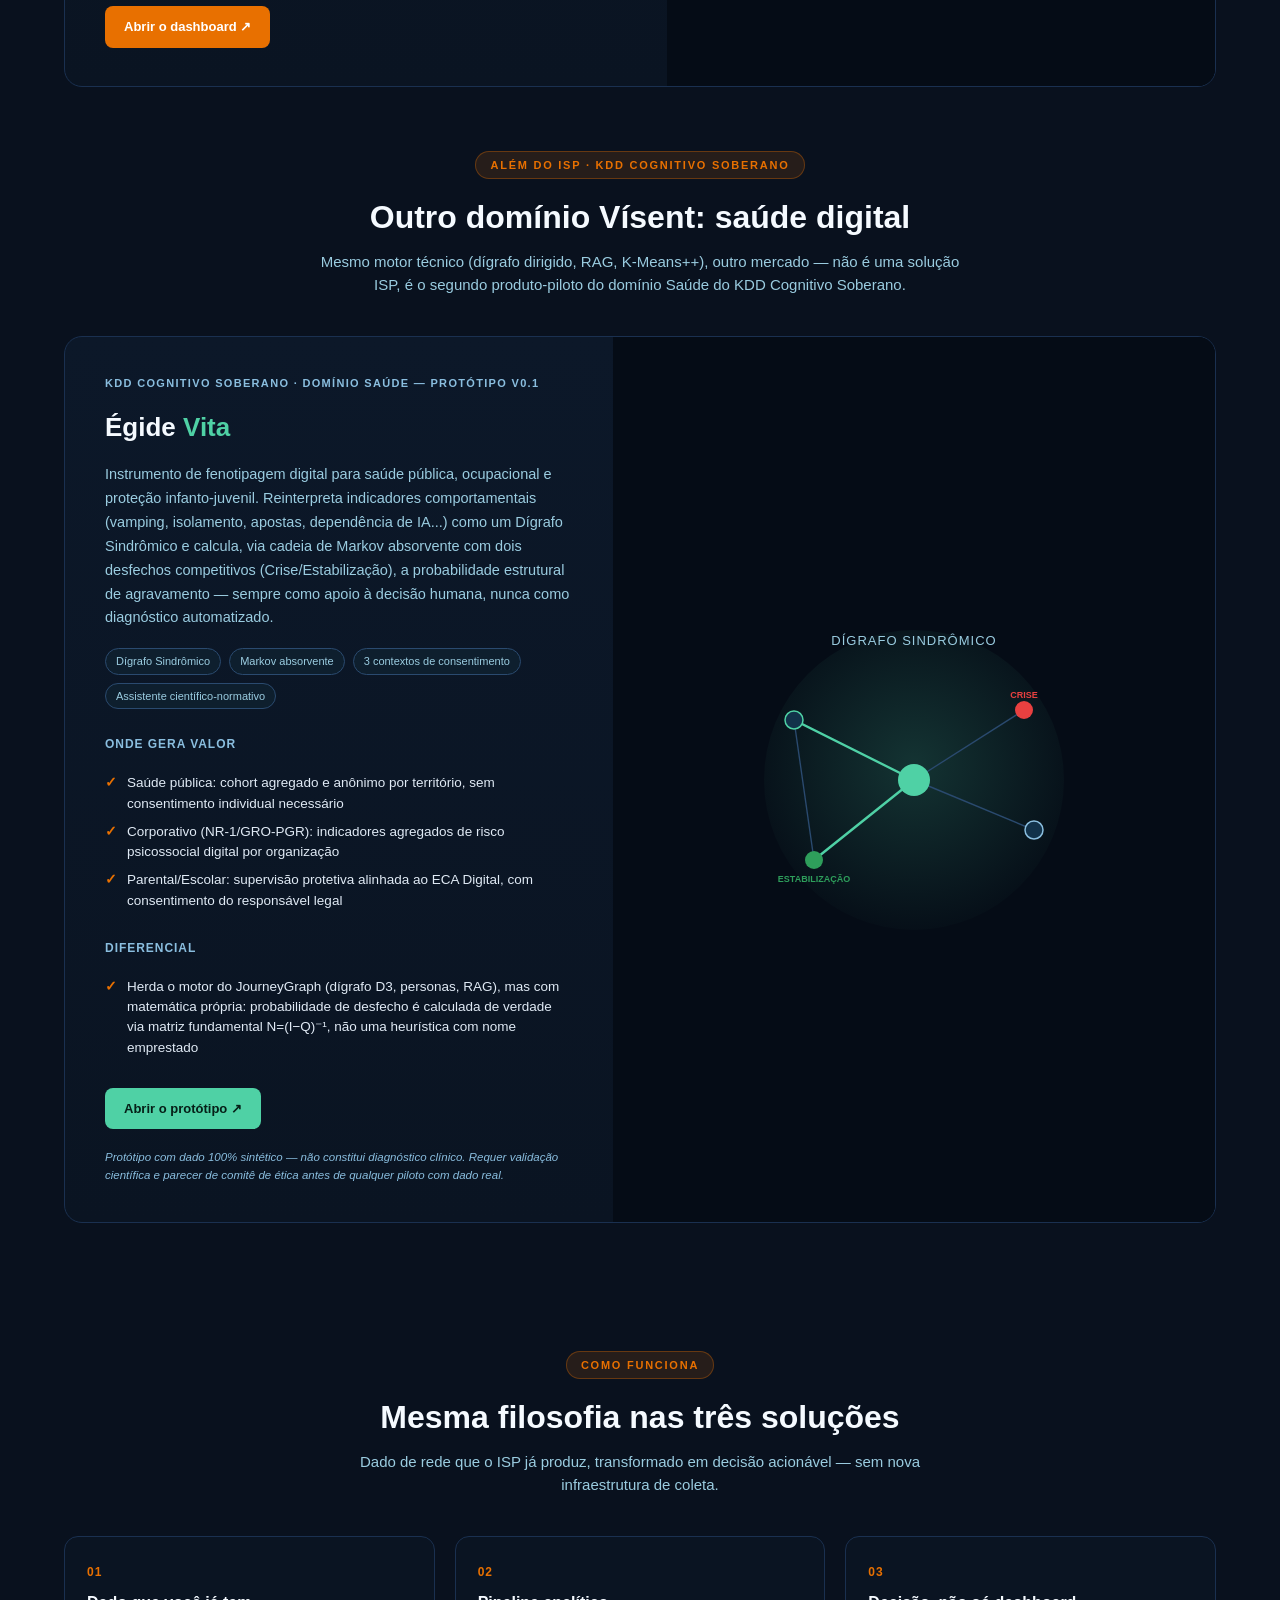
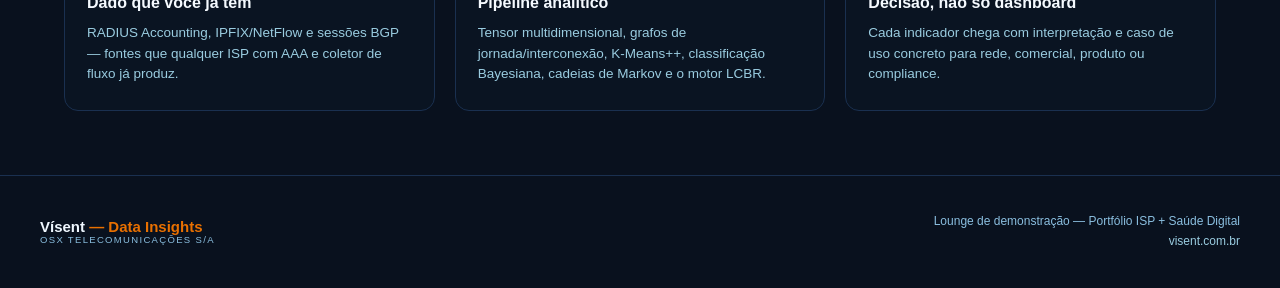
==== commit cedce856: "Promove Égide Vita a card completo na lounge Publica o protótipo Égide Vita no ar: link do rodapé (d" ====
--- a/index.html
+++ b/index.html
@@ -3,8 +3,8 @@
 <head>
 <meta charset="UTF-8">
 <meta name="viewport" content="width=device-width,initial-scale=1.0">
-<title>Vísent — Lounge de Soluções | JourneyGraph, ITXView &amp; StepGraph</title>
-<meta name="description" content="Vitrine interativa das soluções Vísent para ISPs e operadoras móveis regionais: JourneyGraph ISP Edition (inteligência de jornada digital do assinante), ITXView ISP Edition (gestão de interconexão e peering) e StepGraph MNO Edition (mobilidade física do assinante móvel).">
+<title>Vísent — Lounge de Soluções | JourneyGraph, ITXView, StepGraph &amp; Égide Vita</title>
+<meta name="description" content="Vitrine interativa das soluções Vísent: JourneyGraph ISP Edition (inteligência de jornada digital do assinante), ITXView ISP Edition (gestão de interconexão e peering) e StepGraph MNO Edition (mobilidade física do assinante móvel) para ISPs e operadoras regionais, além do protótipo Égide Vita (fenotipagem digital para saúde), domínio Saúde do KDD Cognitivo Soberano.">
 <link rel="icon" href="assets/logo-visent.png">
 <style>
 :root{
@@ -146,6 +146,7 @@
     <a href="#journeygraph">JourneyGraph</a>
     <a href="#itxview">ITXView</a>
     <a href="#stepgraph">StepGraph</a>
+    <a href="#egide-vita">Égide Vita</a>
     <a href="https://www.visent.com.br" target="_blank" rel="noopener">visent.com.br</a>
   </nav>
 </div>
@@ -343,6 +344,68 @@
 
 </section>
 
+<section class="section" id="other-domains" style="padding-top:0;">
+  <div class="section-head">
+    <span class="eyebrow">Além do ISP · KDD Cognitivo Soberano</span>
+    <h2>Outro domínio Vísent: saúde digital</h2>
+    <p>Mesmo motor técnico (dígrafo dirigido, RAG, K-Means++), outro mercado — não é uma solução ISP, é o segundo produto-piloto do domínio Saúde do KDD Cognitivo Soberano.</p>
+  </div>
+  <article class="solution" id="egide-vita">
+    <div class="sol-body">
+      <span class="sol-kicker">KDD Cognitivo Soberano · Domínio Saúde — Protótipo v0.1</span>
+      <h2 class="sol-title">Égide <span class="hi" style="color:#4FD1A5;">Vita</span></h2>
+      <p class="sol-desc">Instrumento de fenotipagem digital para saúde pública, ocupacional e proteção infanto-juvenil. Reinterpreta indicadores comportamentais (vamping, isolamento, apostas, dependência de IA...) como um Dígrafo Sindrômico e calcula, via cadeia de Markov absorvente com dois desfechos competitivos (Crise/Estabilização), a probabilidade estrutural de agravamento — sempre como apoio à decisão humana, nunca como diagnóstico automatizado.</p>
+      <div class="sol-tags">
+        <span>Dígrafo Sindrômico</span><span>Markov absorvente</span><span>3 contextos de consentimento</span><span>Assistente científico-normativo</span>
+      </div>
+      <span class="sol-sub">Onde gera valor</span>
+      <ul class="sol-feats">
+        <li>Saúde pública: cohort agregado e anônimo por território, sem consentimento individual necessário</li>
+        <li>Corporativo (NR-1/GRO-PGR): indicadores agregados de risco psicossocial digital por organização</li>
+        <li>Parental/Escolar: supervisão protetiva alinhada ao ECA Digital, com consentimento do responsável legal</li>
+      </ul>
+      <span class="sol-sub">Diferencial</span>
+      <ul class="sol-feats">
+        <li>Herda o motor do JourneyGraph (dígrafo D3, personas, RAG), mas com matemática própria: probabilidade de desfecho é calculada de verdade via matriz fundamental N=(I−Q)⁻¹, não uma heurística com nome emprestado</li>
+      </ul>
+      <div class="sol-ctas">
+        <a class="btn btn-sm" style="background:#4FD1A5;color:#062018;" href="egide-vita/index.html">Abrir o protótipo ↗</a>
+      </div>
+      <p style="font-size:11.5px;color:var(--muted);font-style:italic;margin-top:4px;">Protótipo com dado 100% sintético — não constitui diagnóstico clínico. Requer validação científica e parecer de comitê de ética antes de qualquer piloto com dado real.</p>
+    </div>
+    <div class="sol-visual">
+      <svg viewBox="0 0 460 340" xmlns="http://www.w3.org/2000/svg">
+        <defs>
+          <radialGradient id="evGlow" cx="50%" cy="45%" r="60%">
+            <stop offset="0%" stop-color="#4FD1A5" stop-opacity="0.20"/>
+            <stop offset="100%" stop-color="#4FD1A5" stop-opacity="0"/>
+          </radialGradient>
+        </defs>
+        <circle cx="230" cy="170" r="150" fill="url(#evGlow)"/>
+        <g stroke="#2A4A6F" stroke-width="1.4" fill="none">
+          <path d="M110,110 L230,170"/>
+          <path d="M230,170 L340,100"/>
+          <path d="M230,170 L350,220"/>
+          <path d="M230,170 L130,250"/>
+          <path d="M110,110 L130,250"/>
+        </g>
+        <g stroke="#4FD1A5" stroke-width="2.4" fill="none">
+          <path d="M110,110 L230,170"/>
+          <path d="M230,170 L130,250"/>
+        </g>
+        <circle cx="230" cy="170" r="16" fill="#4FD1A5"/>
+        <circle cx="110" cy="110" r="9" fill="#12324A" stroke="#4FD1A5" stroke-width="1.5"/>
+        <circle cx="340" cy="100" r="9" fill="#E84040"/>
+        <circle cx="350" cy="220" r="9" fill="#12324A" stroke="#8ABEDF" stroke-width="1.5"/>
+        <circle cx="130" cy="250" r="9" fill="#2E9E5B"/>
+        <text x="340" y="88" text-anchor="middle" font-size="9" fill="#E84040" font-family="Arial" font-weight="700">CRISE</text>
+        <text x="130" y="272" text-anchor="middle" font-size="9" fill="#2E9E5B" font-family="Arial" font-weight="700">ESTABILIZAÇÃO</text>
+        <text x="230" y="35" text-anchor="middle" font-size="13" fill="#9ACCE0" font-family="Arial" letter-spacing="1">DÍGRAFO SINDRÔMICO</text>
+      </svg>
+    </div>
+  </article>
+</section>
+
 <section class="section">
   <div class="section-head">
     <span class="eyebrow">Como funciona</span>
@@ -375,9 +438,8 @@
       <span class="brand-tag">OSX Telecomunicações S/A</span>
     </div>
     <div id="footer-meta">
-      <div>Lounge de demonstração — Portfólio ISP</div>
+      <div>Lounge de demonstração — Portfólio ISP + Saúde Digital</div>
       <div><a href="https://www.visent.com.br" target="_blank" rel="noopener">visent.com.br</a></div>
-      <div style="margin-top:6px;">Outro domínio Vísent: <a href="egide-vita/index.html">Égide Vita — fenotipagem digital para saúde</a> (protótipo, fora do escopo ISP)</div>
     </div>
   </div>
 </footer>
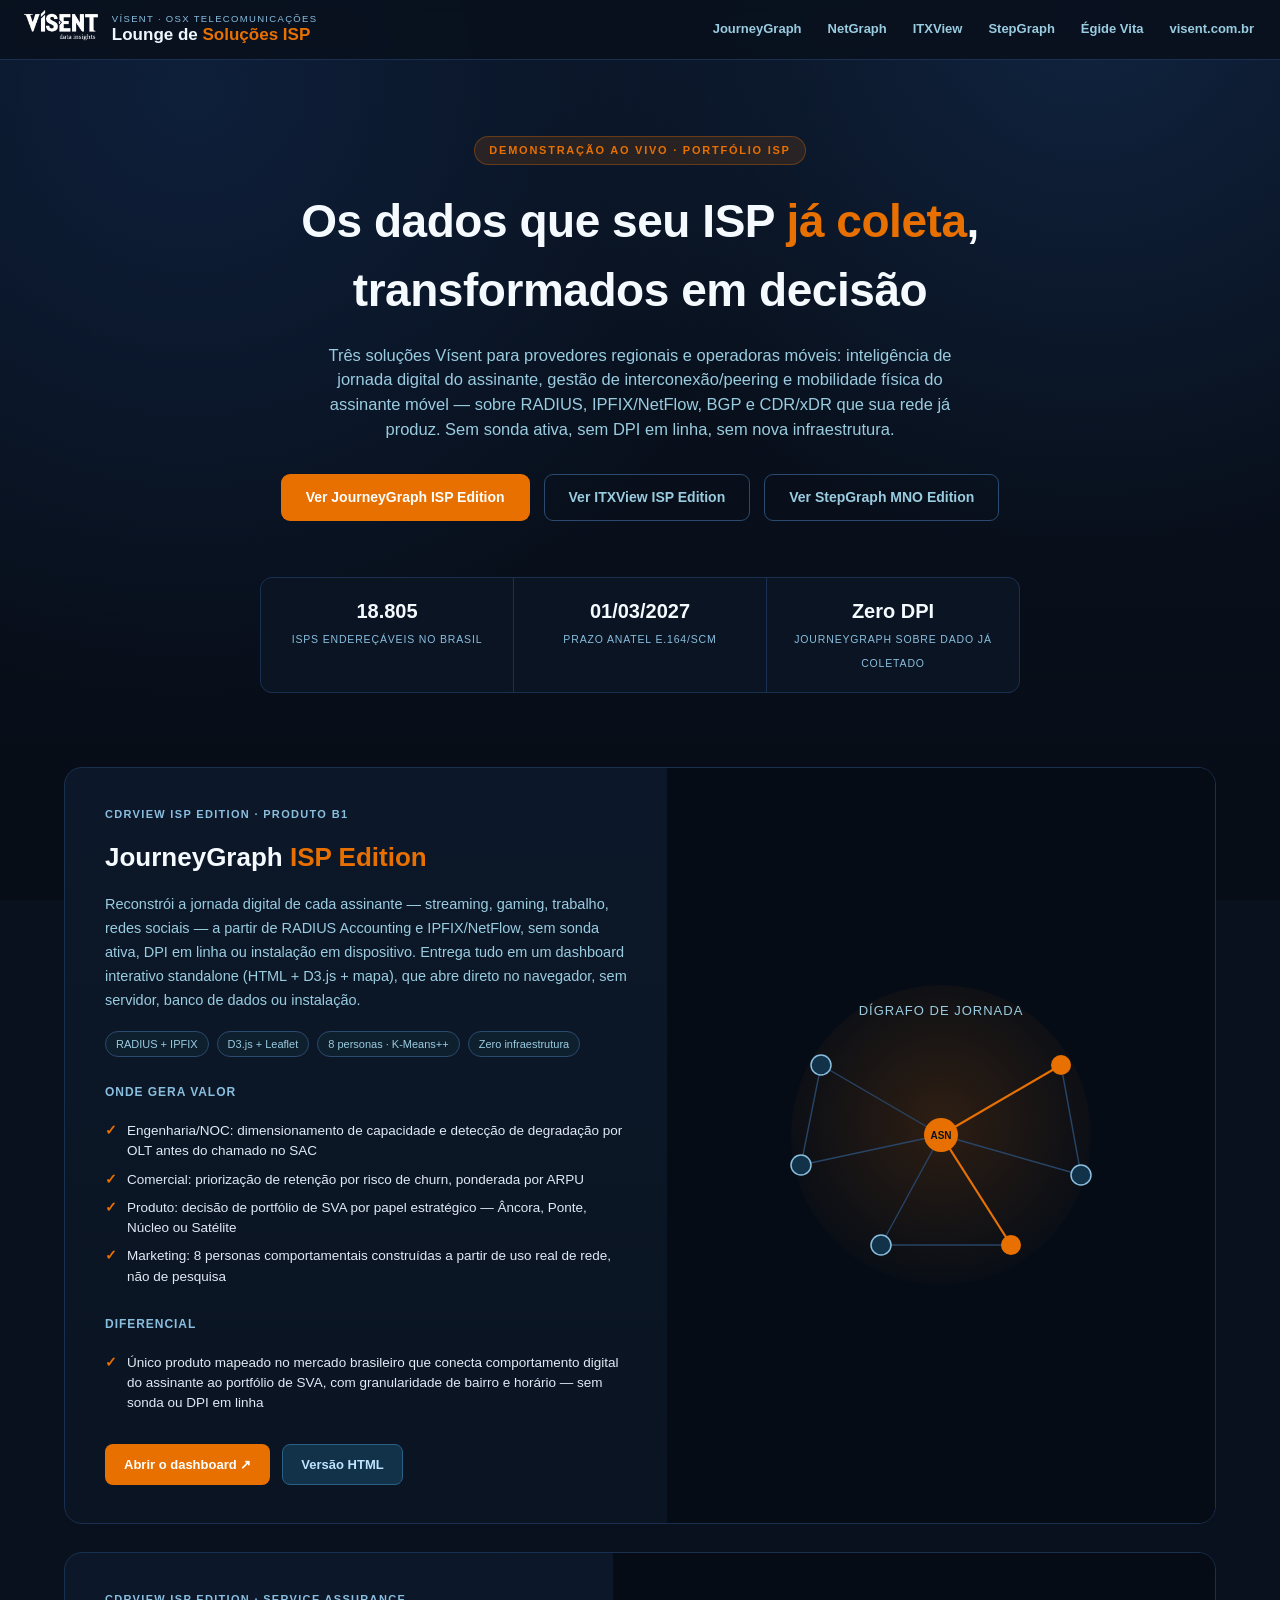
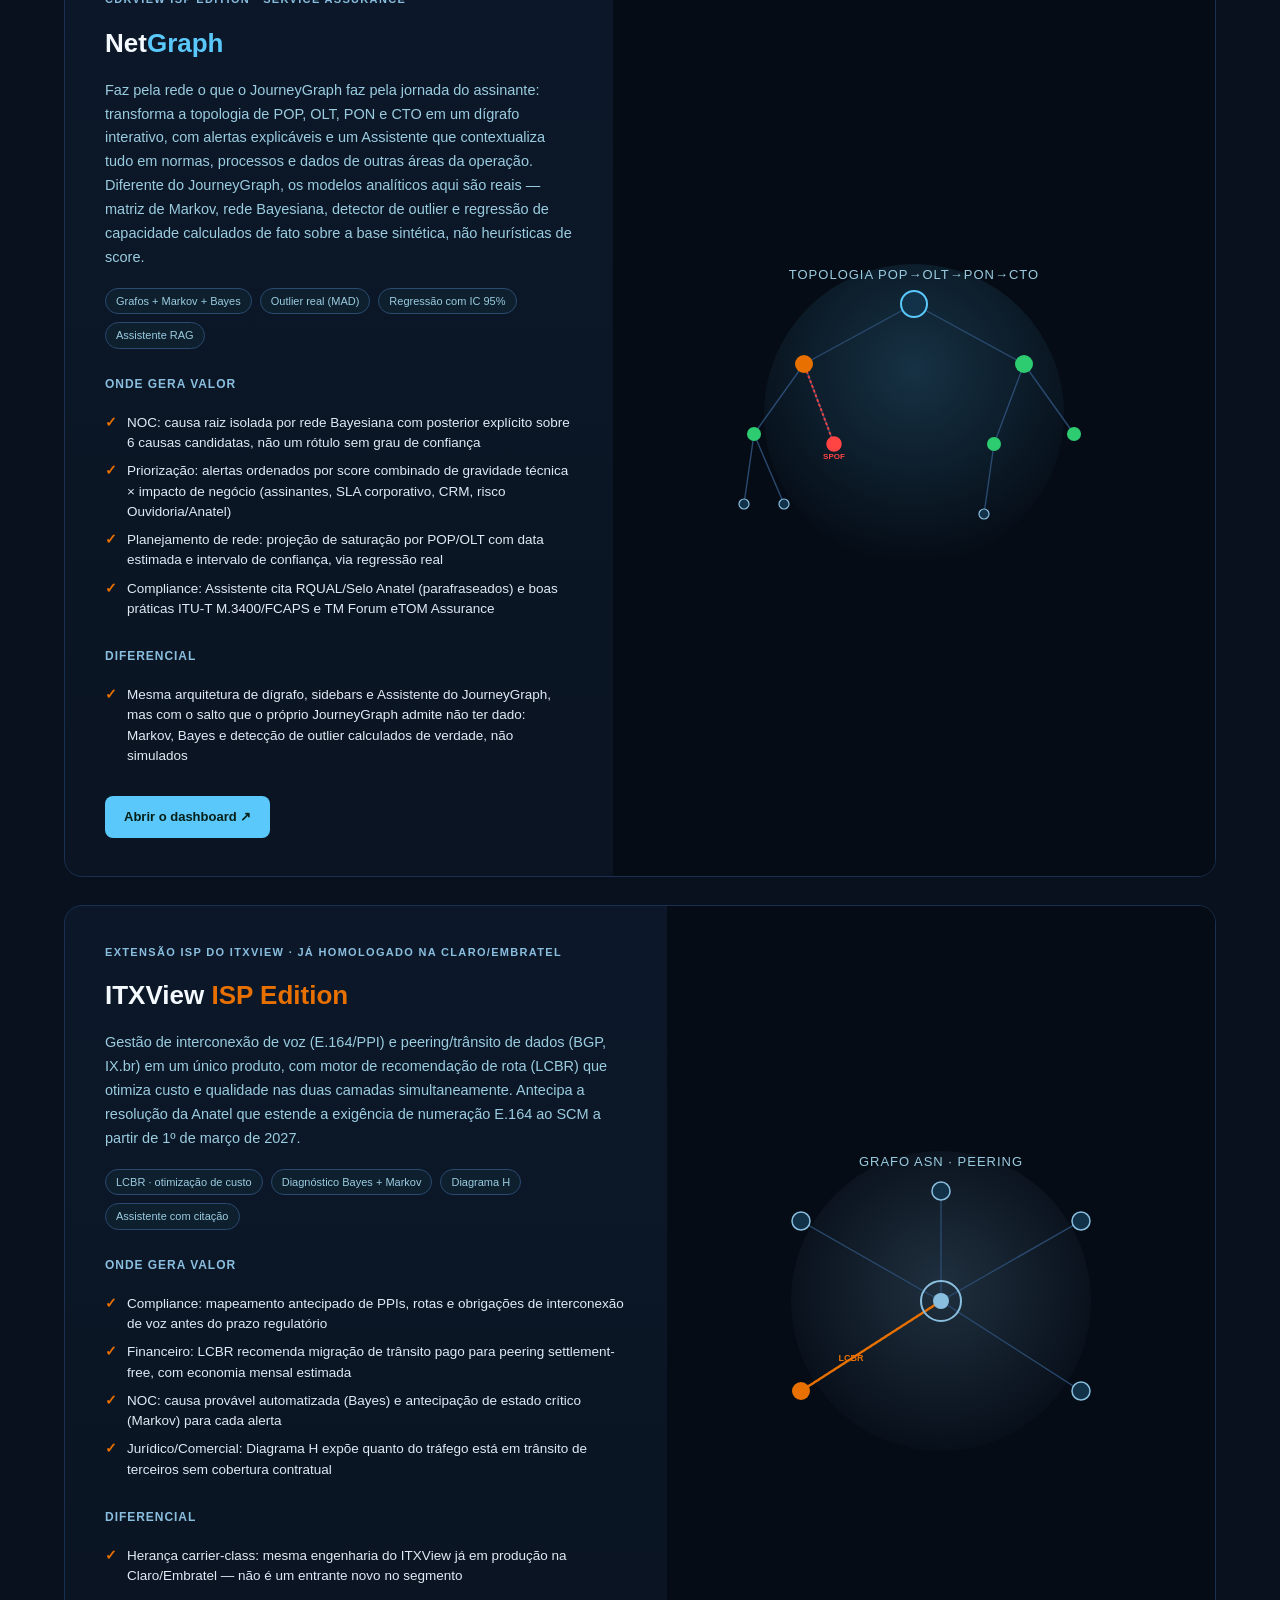
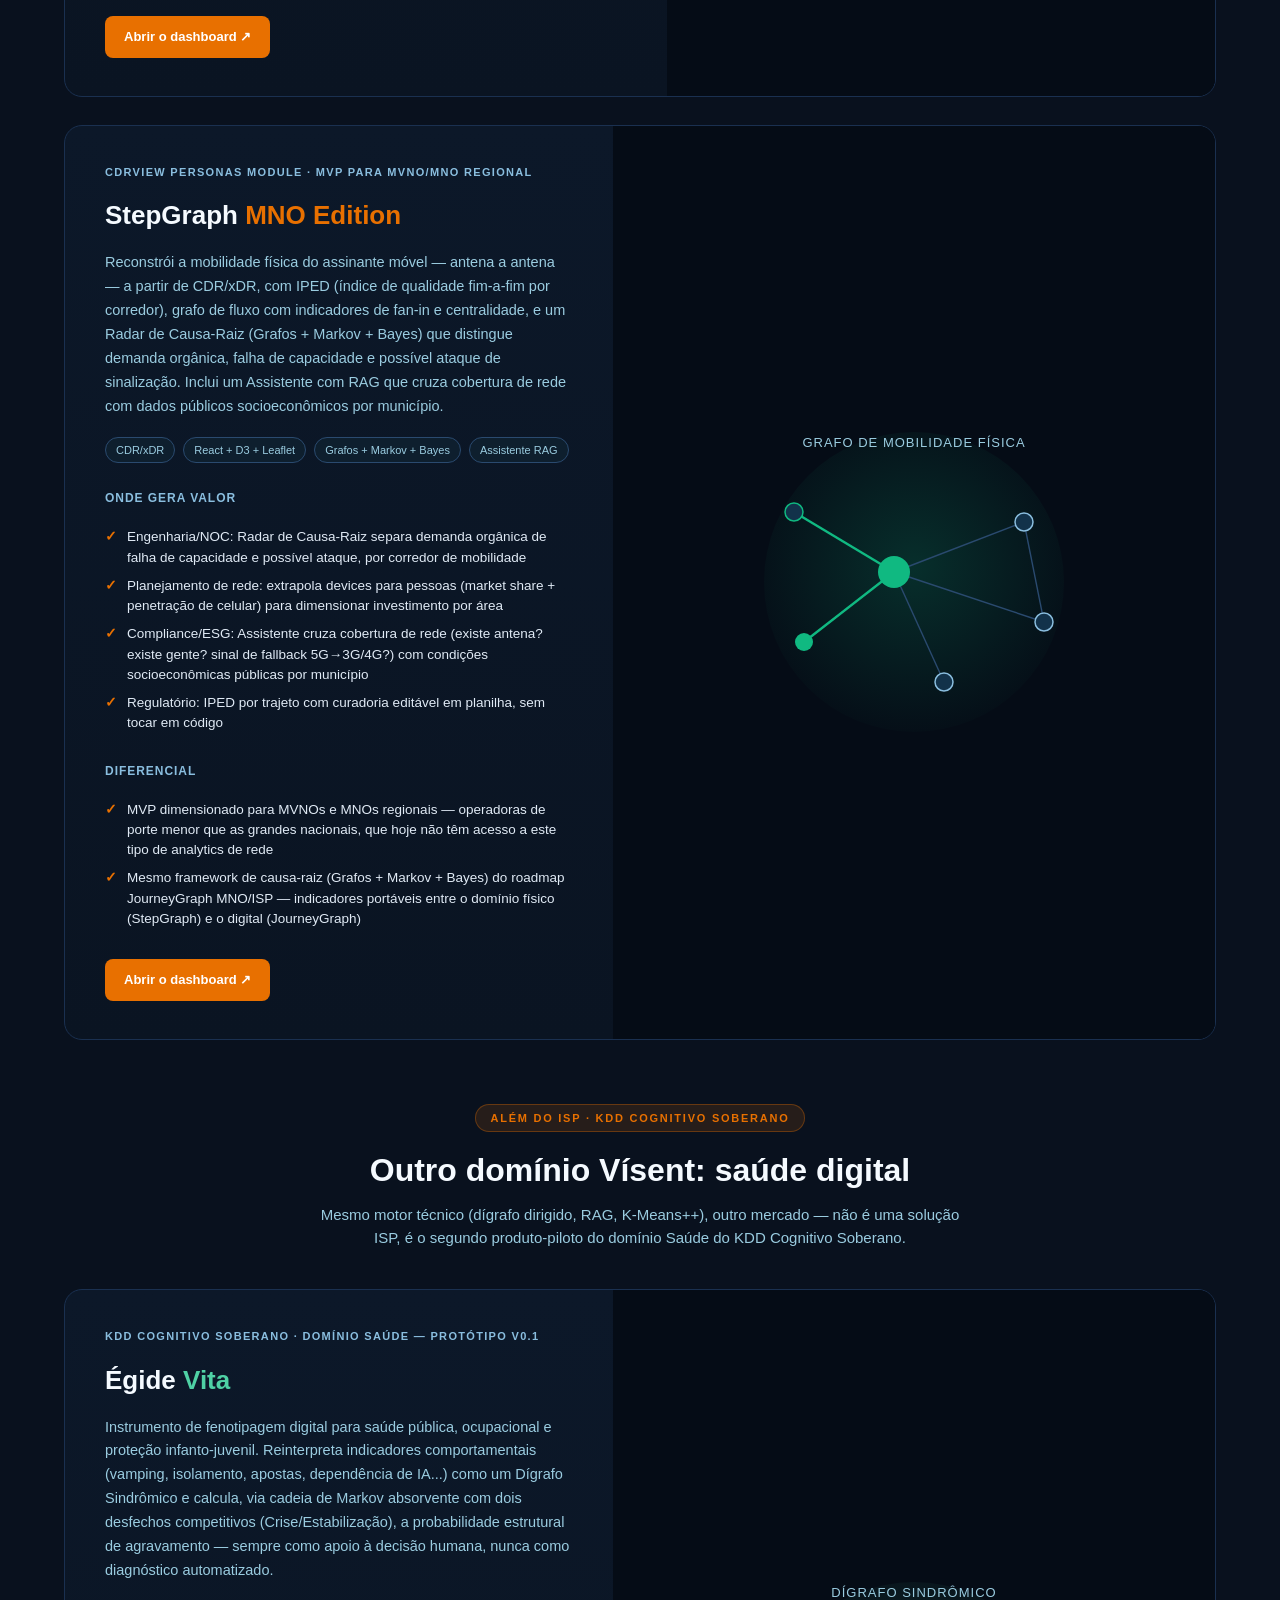
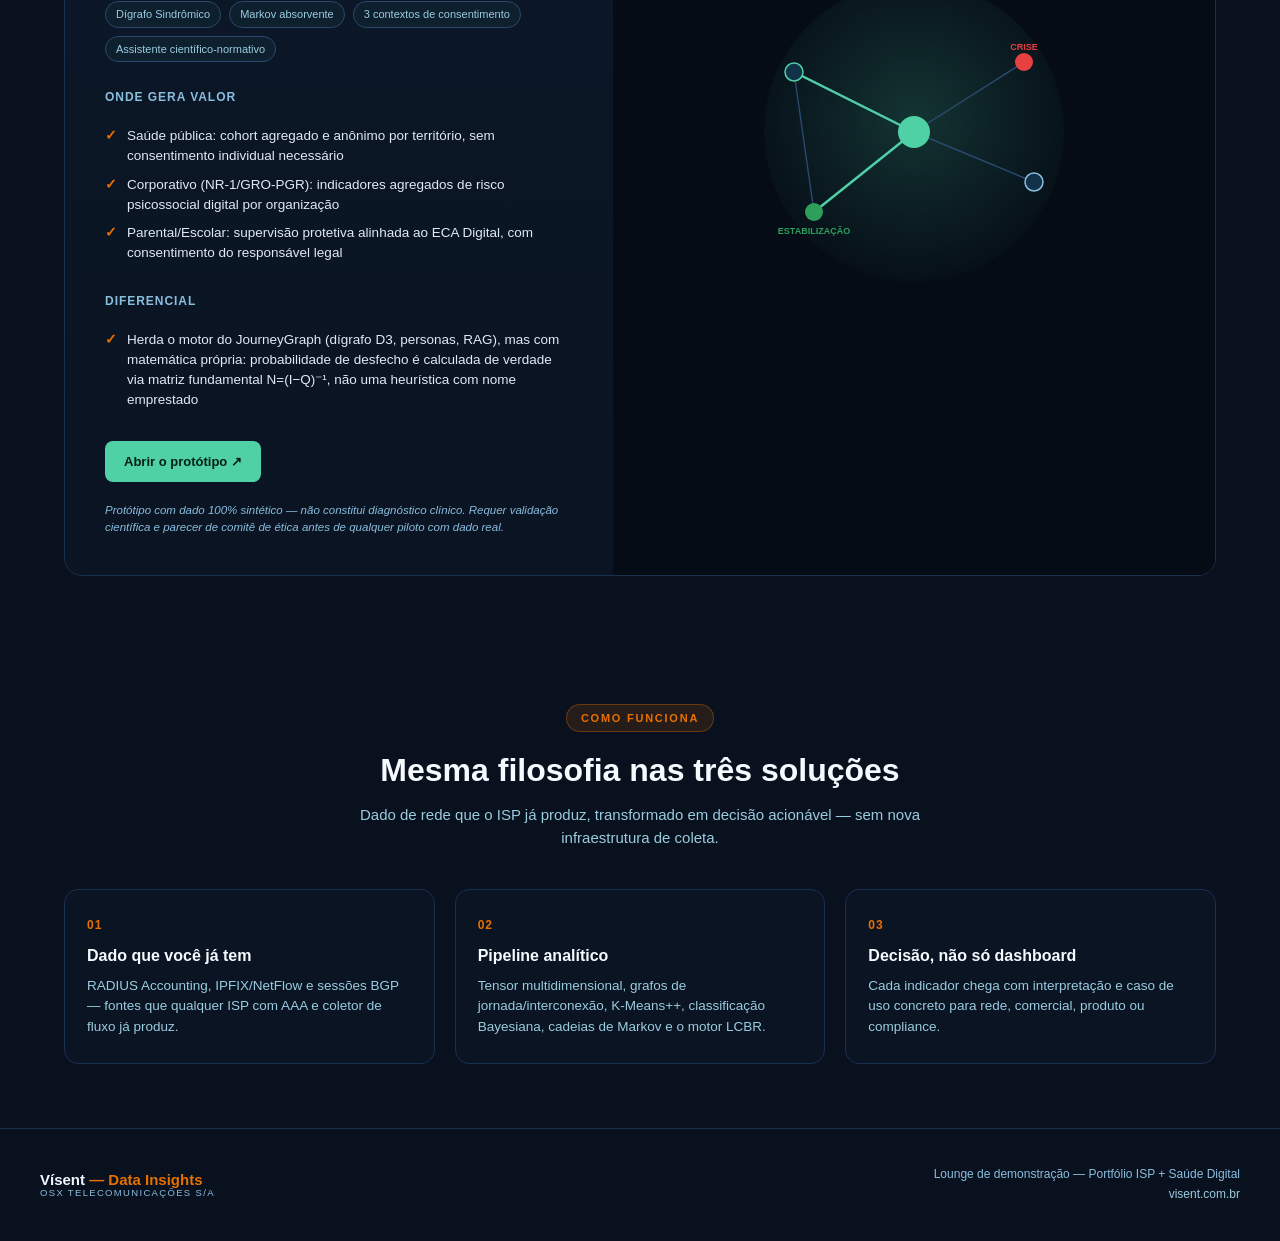
==== commit 063e9767: "Adiciona Consulta Individual restrita ao NetGraph e card na Lounge Consulta Individual de Elemento d" ====
--- a/index.html
+++ b/index.html
@@ -144,6 +144,7 @@
   </div>
   <nav id="topnav">
     <a href="#journeygraph">JourneyGraph</a>
+    <a href="#netgraph">NetGraph</a>
     <a href="#itxview">ITXView</a>
     <a href="#stepgraph">StepGraph</a>
     <a href="#egide-vita">Égide Vita</a>
@@ -231,6 +232,68 @@
     </div>
   </article>
 
+  <article class="solution" id="netgraph">
+    <div class="sol-body">
+      <span class="sol-kicker">CDRView ISP Edition · Service Assurance</span>
+      <h2 class="sol-title">Net<span class="hi" style="color:#5AC8FA;">Graph</span></h2>
+      <p class="sol-desc">Faz pela rede o que o JourneyGraph faz pela jornada do assinante: transforma a topologia de POP, OLT, PON e CTO em um dígrafo interativo, com alertas explicáveis e um Assistente que contextualiza tudo em normas, processos e dados de outras áreas da operação. Diferente do JourneyGraph, os modelos analíticos aqui são reais — matriz de Markov, rede Bayesiana, detector de outlier e regressão de capacidade calculados de fato sobre a base sintética, não heurísticas de score.</p>
+      <div class="sol-tags">
+        <span>Grafos + Markov + Bayes</span><span>Outlier real (MAD)</span><span>Regressão com IC 95%</span><span>Assistente RAG</span>
+      </div>
+      <span class="sol-sub">Onde gera valor</span>
+      <ul class="sol-feats">
+        <li>NOC: causa raiz isolada por rede Bayesiana com posterior explícito sobre 6 causas candidatas, não um rótulo sem grau de confiança</li>
+        <li>Priorização: alertas ordenados por score combinado de gravidade técnica × impacto de negócio (assinantes, SLA corporativo, CRM, risco Ouvidoria/Anatel)</li>
+        <li>Planejamento de rede: projeção de saturação por POP/OLT com data estimada e intervalo de confiança, via regressão real</li>
+        <li>Compliance: Assistente cita RQUAL/Selo Anatel (parafraseados) e boas práticas ITU-T M.3400/FCAPS e TM Forum eTOM Assurance</li>
+      </ul>
+      <span class="sol-sub">Diferencial</span>
+      <ul class="sol-feats">
+        <li>Mesma arquitetura de dígrafo, sidebars e Assistente do JourneyGraph, mas com o salto que o próprio JourneyGraph admite não ter dado: Markov, Bayes e detecção de outlier calculados de verdade, não simulados</li>
+      </ul>
+      <div class="sol-ctas">
+        <a class="btn btn-sm" style="background:#5AC8FA;color:#062018;" href="netgraph/index.html">Abrir o dashboard ↗</a>
+      </div>
+    </div>
+    <div class="sol-visual">
+      <svg viewBox="0 0 460 340" xmlns="http://www.w3.org/2000/svg">
+        <defs>
+          <radialGradient id="ngGlow" cx="50%" cy="35%" r="65%">
+            <stop offset="0%" stop-color="#5AC8FA" stop-opacity="0.20"/>
+            <stop offset="100%" stop-color="#5AC8FA" stop-opacity="0"/>
+          </radialGradient>
+        </defs>
+        <circle cx="230" cy="170" r="150" fill="url(#ngGlow)"/>
+        <g stroke="#2A4A6F" stroke-width="1.4" fill="none">
+          <path d="M230,60 L120,120"/>
+          <path d="M230,60 L340,120"/>
+          <path d="M120,120 L70,190"/>
+          <path d="M120,120 L150,200"/>
+          <path d="M340,120 L310,200"/>
+          <path d="M340,120 L390,190"/>
+          <path d="M70,190 L60,260"/>
+          <path d="M70,190 L100,260"/>
+          <path d="M310,200 L300,270"/>
+        </g>
+        <g stroke="#E84040" stroke-width="2" fill="none" stroke-dasharray="3 2">
+          <path d="M150,200 L120,120"/>
+        </g>
+        <circle cx="230" cy="60" r="13" fill="#12324A" stroke="#5AC8FA" stroke-width="2"/>
+        <circle cx="120" cy="120" r="9" fill="#E87000"/>
+        <circle cx="340" cy="120" r="9" fill="#2ECC71"/>
+        <circle cx="70" cy="190" r="7" fill="#2ECC71"/>
+        <circle cx="150" cy="200" r="7" fill="#FF4444" stroke="#FF4444" stroke-width="1.5"/>
+        <circle cx="310" cy="200" r="7" fill="#2ECC71"/>
+        <circle cx="390" cy="190" r="7" fill="#2ECC71"/>
+        <circle cx="60" cy="260" r="5" fill="#12324A" stroke="#8ABEDF" stroke-width="1.2"/>
+        <circle cx="100" cy="260" r="5" fill="#12324A" stroke="#8ABEDF" stroke-width="1.2"/>
+        <circle cx="300" cy="270" r="5" fill="#12324A" stroke="#8ABEDF" stroke-width="1.2"/>
+        <text x="150" y="215" text-anchor="middle" font-size="8" fill="#FF4444" font-family="Arial" font-weight="700">SPOF</text>
+        <text x="230" y="35" text-anchor="middle" font-size="13" fill="#9ACCE0" font-family="Arial" letter-spacing="1">TOPOLOGIA POP→OLT→PON→CTO</text>
+      </svg>
+    </div>
+  </article>
+
   <article class="solution" id="itxview">
     <div class="sol-body">
       <span class="sol-kicker">Extensão ISP do ITXView · já homologado na Claro/Embratel</span>
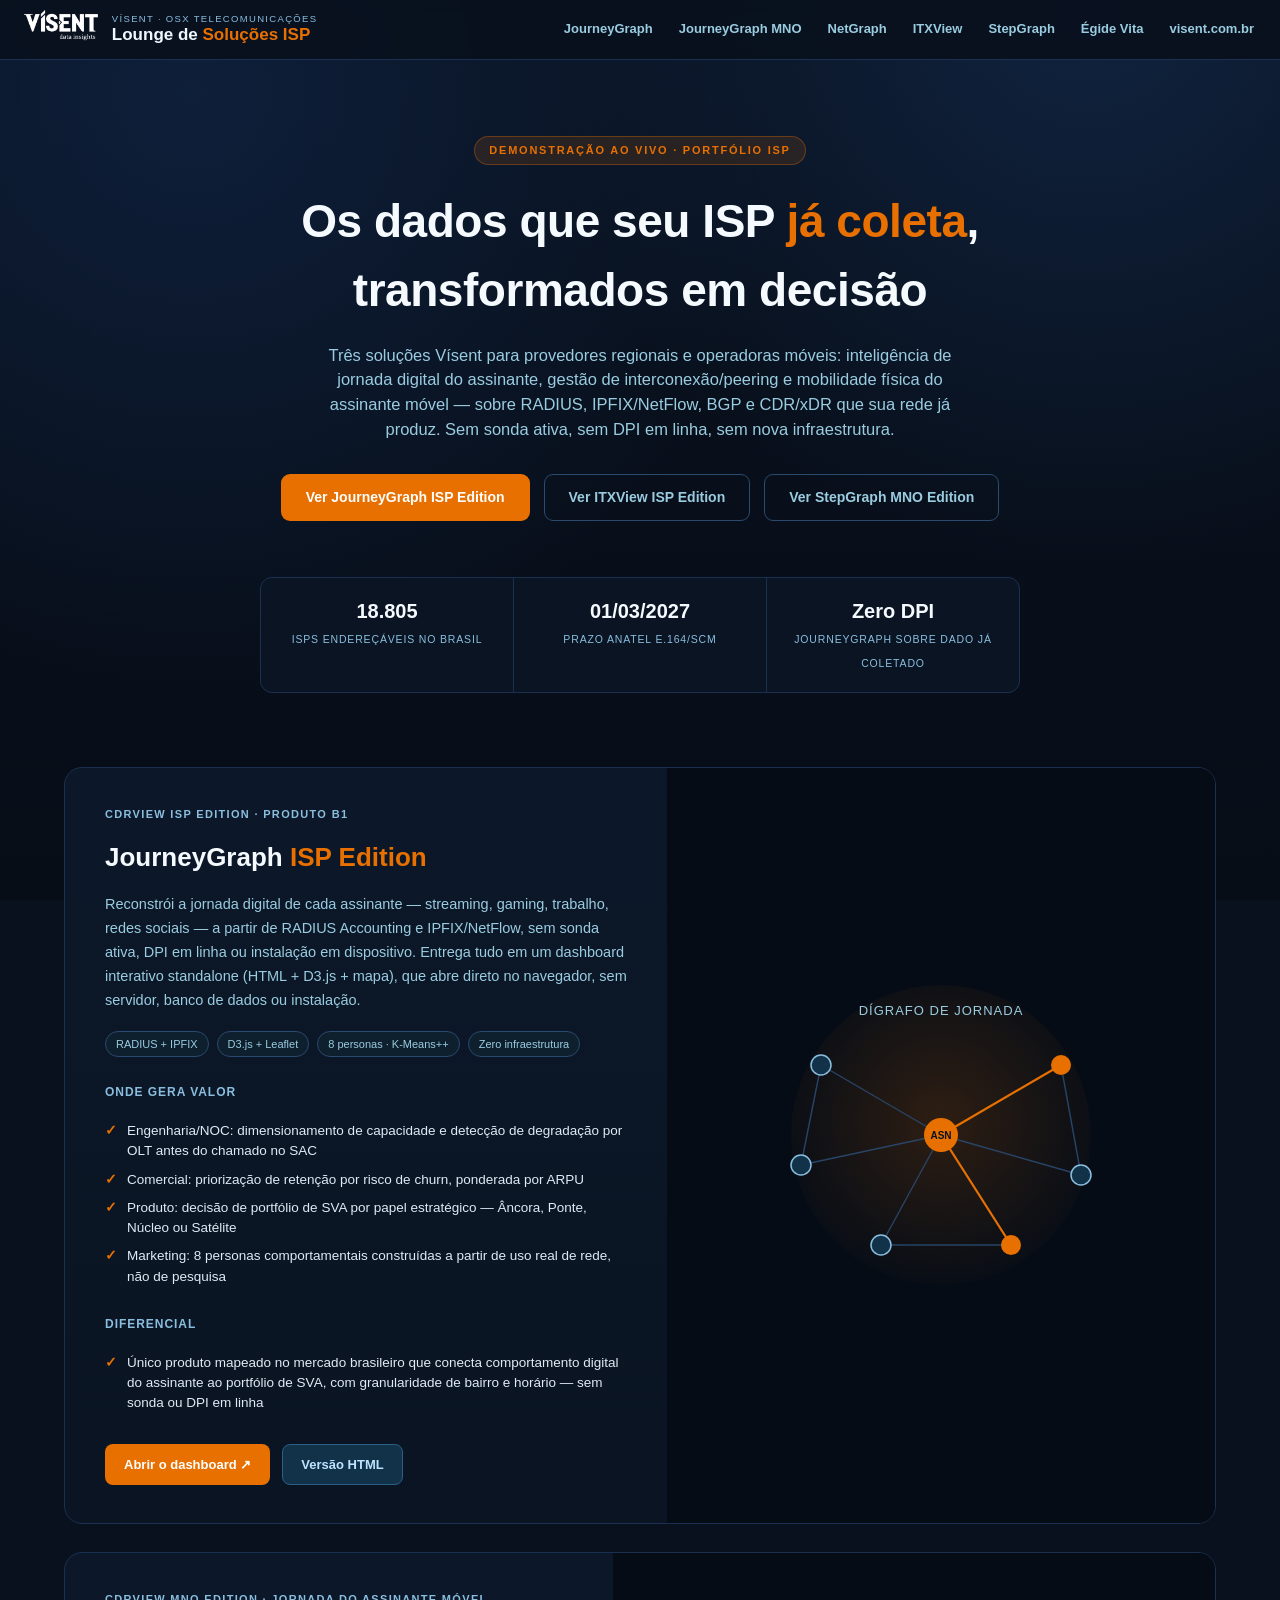
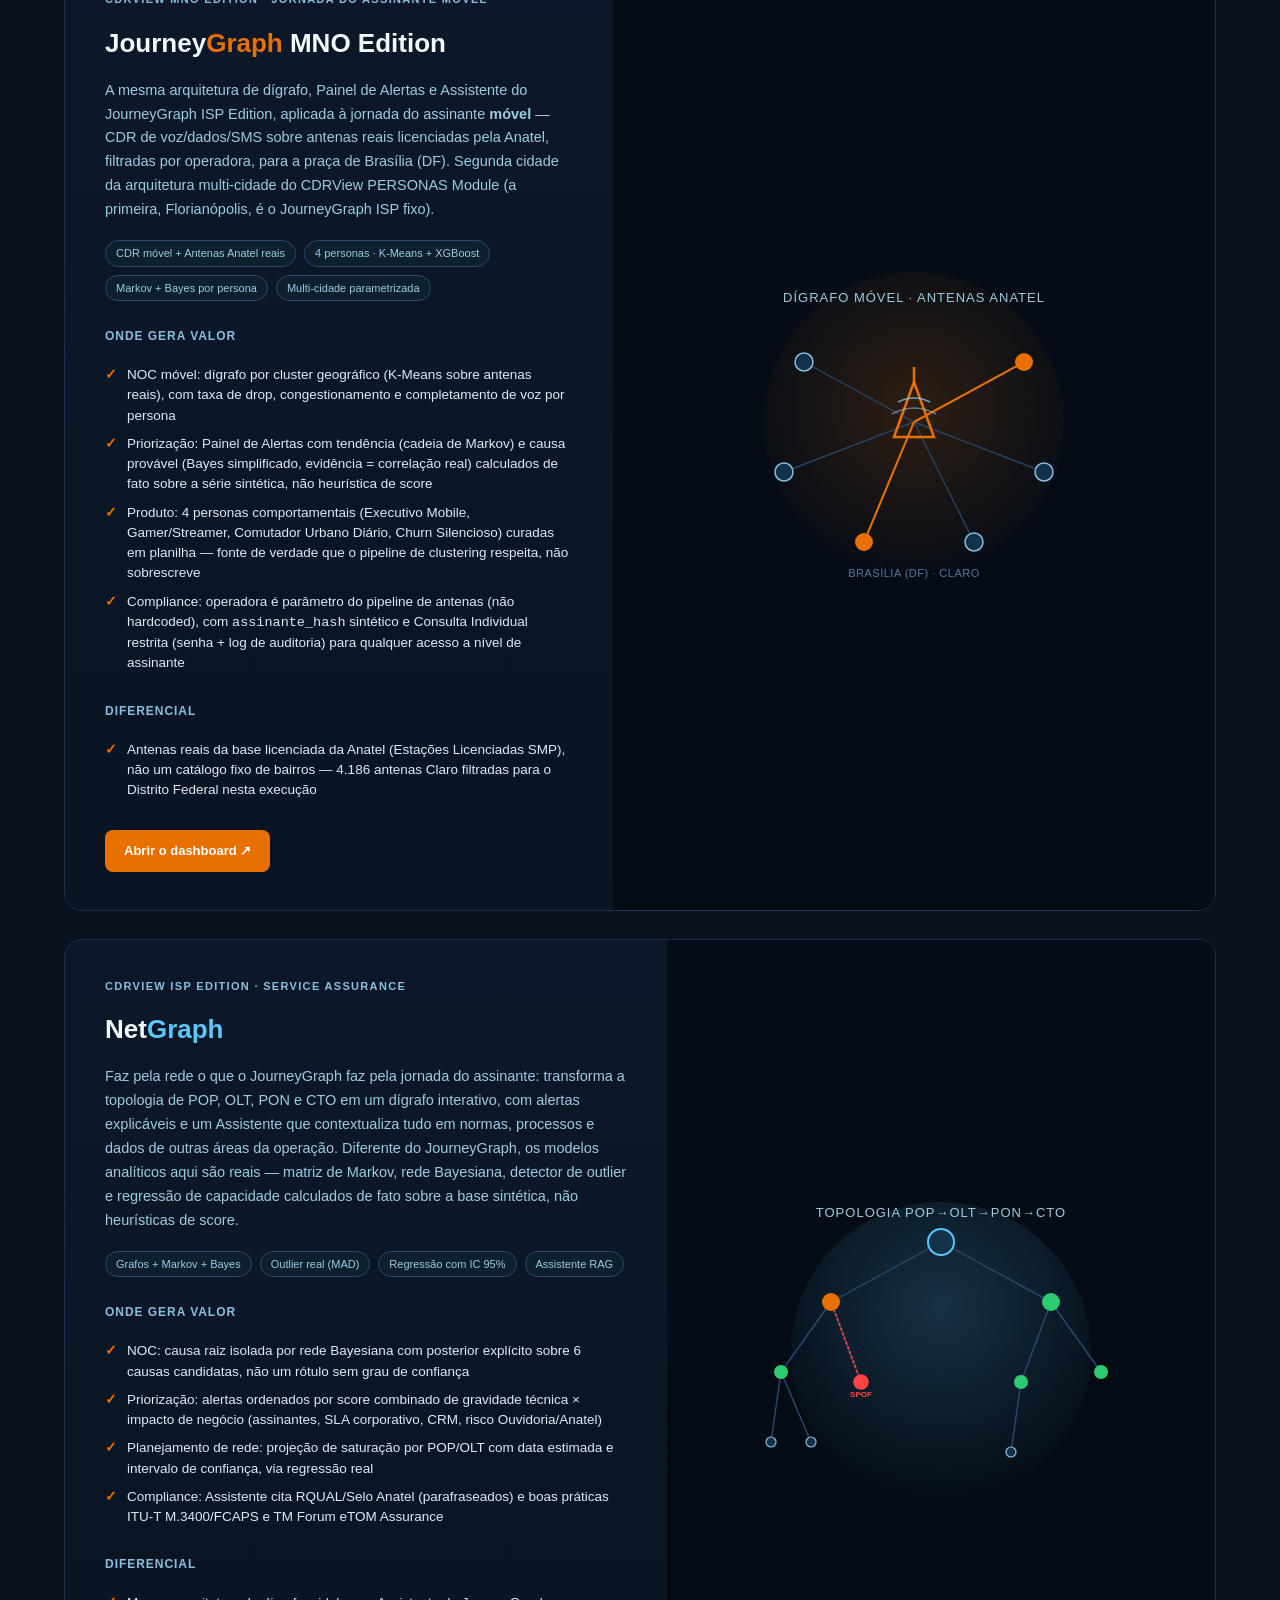
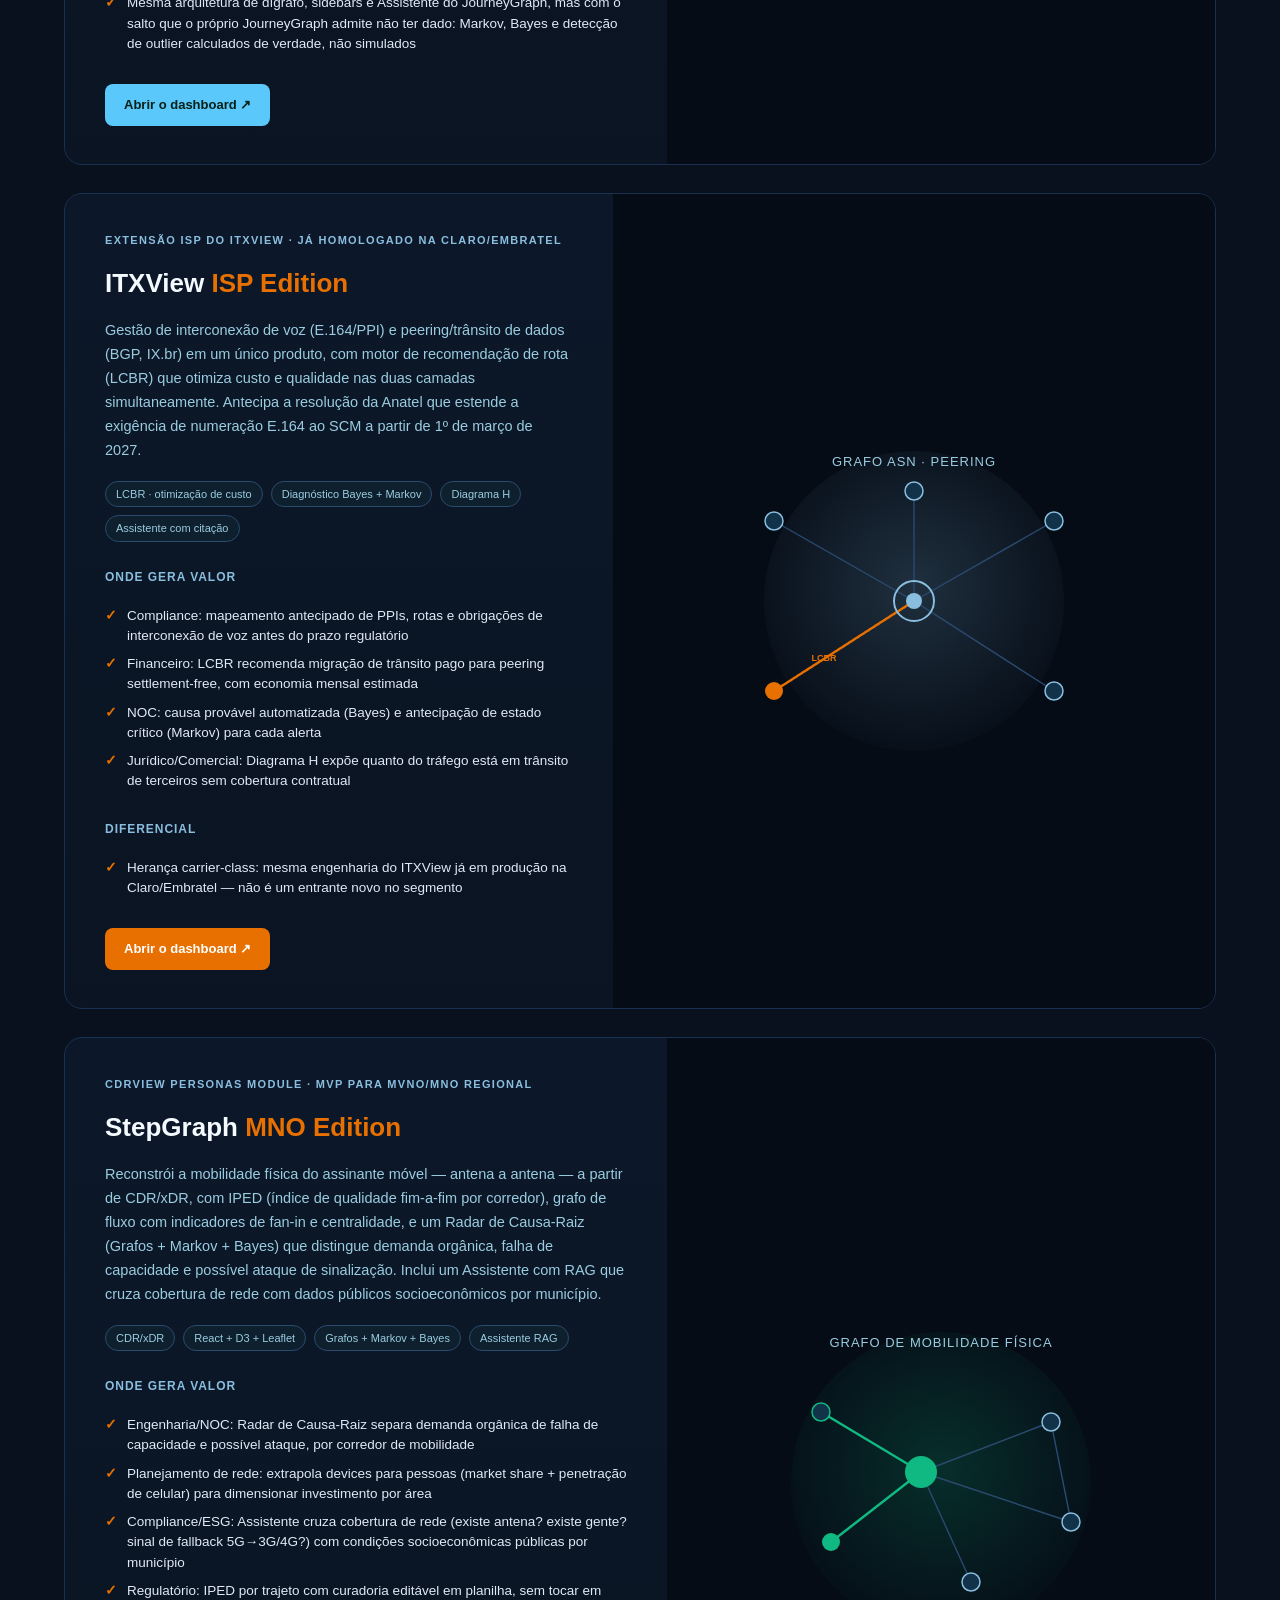
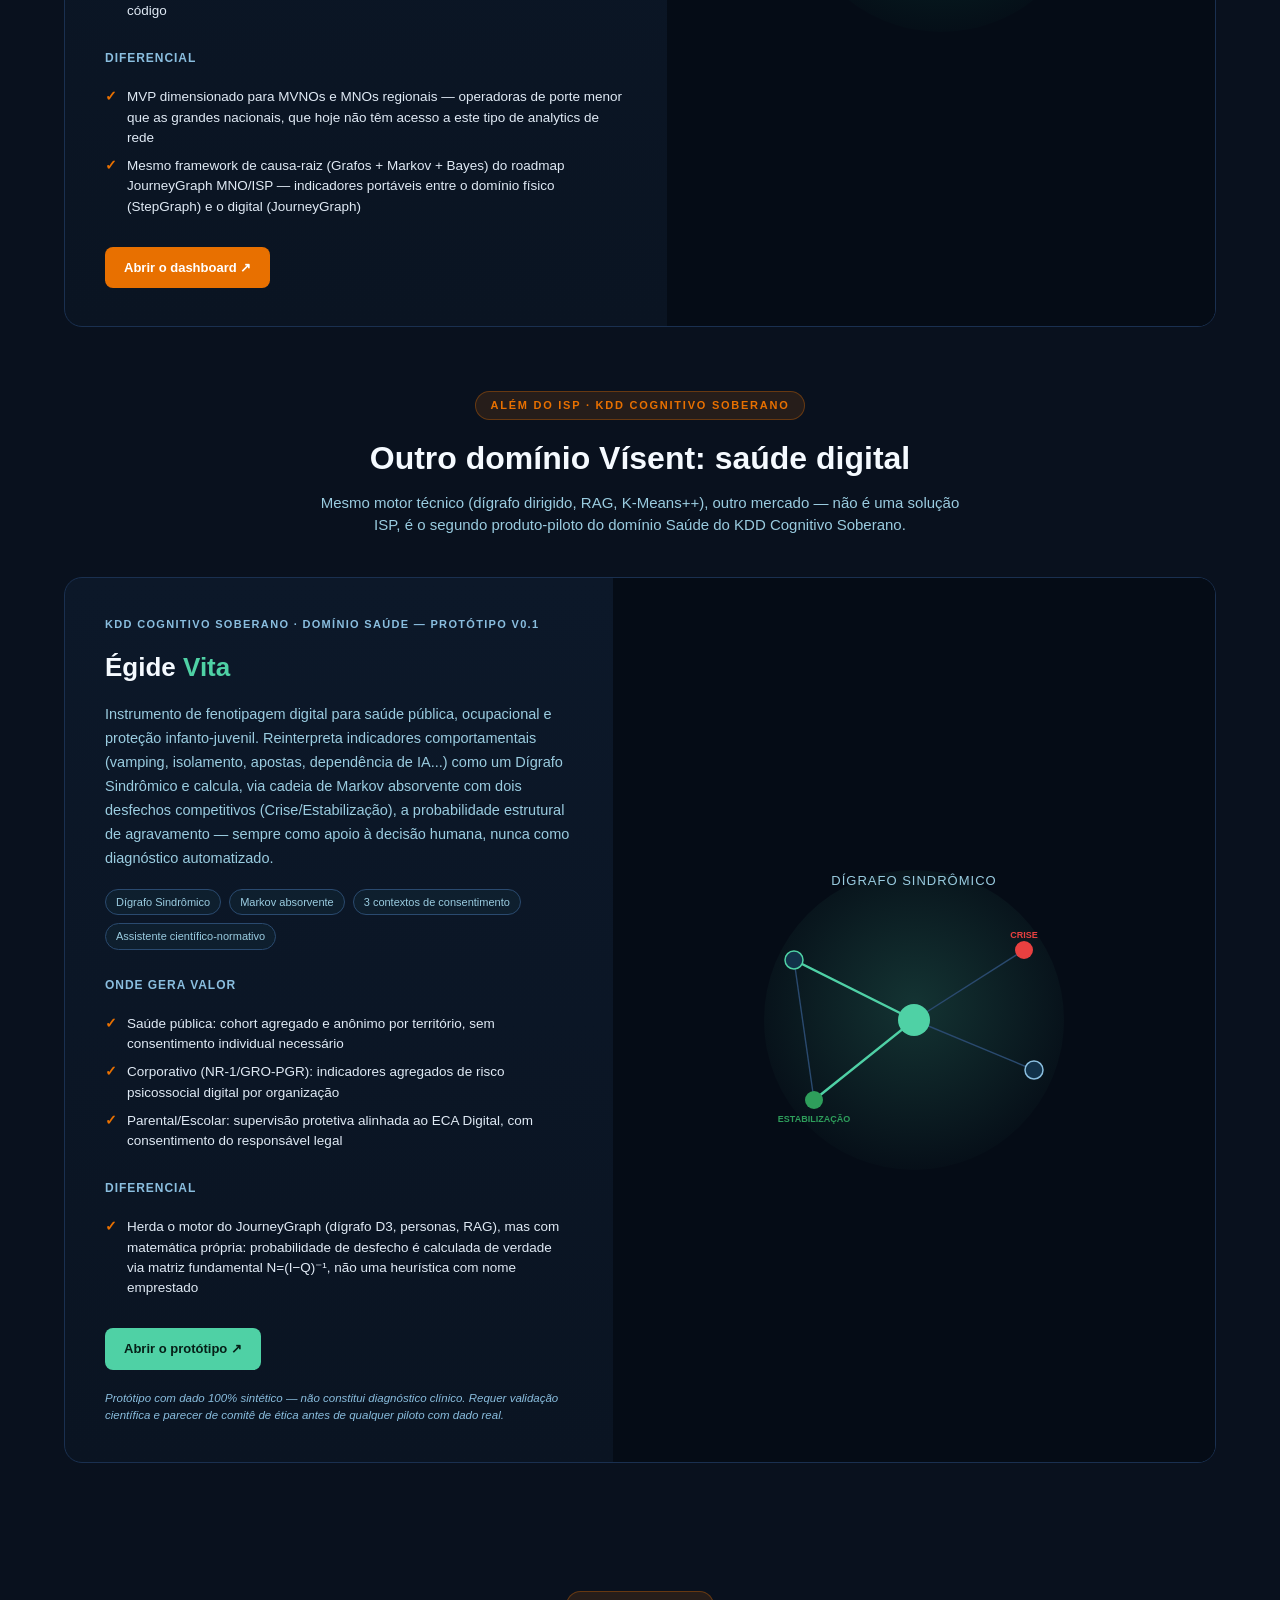
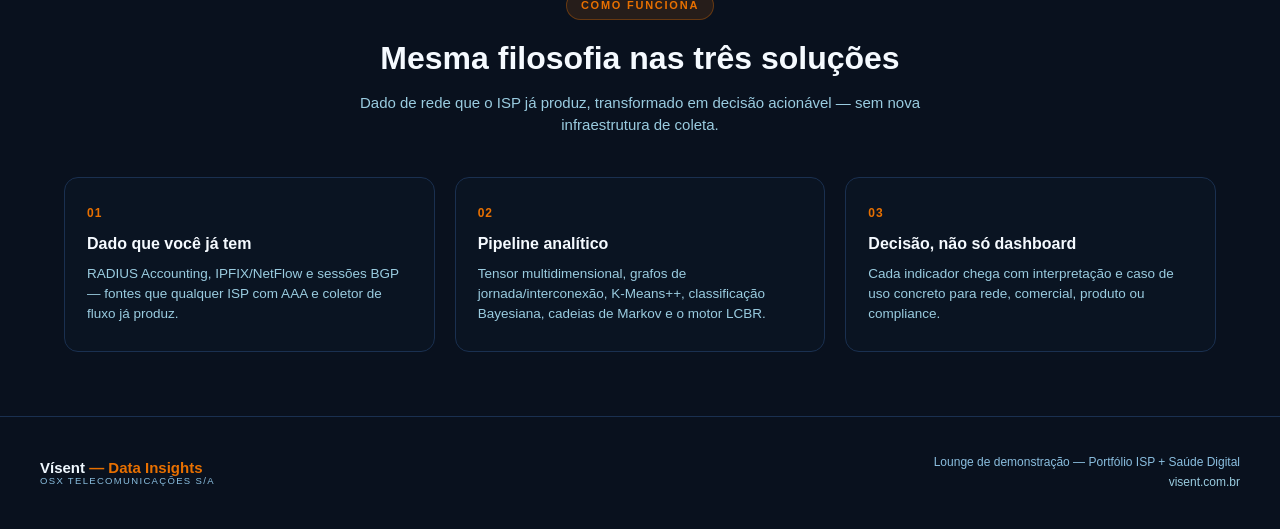
==== commit baa62750: "Implementa o JourneyGraph MNO Edition (Brasília/Claro) Executa o prompt de docs/JOURNEYGRAPH_MNO_PRO" ====
--- a/index.html
+++ b/index.html
@@ -144,6 +144,7 @@
   </div>
   <nav id="topnav">
     <a href="#journeygraph">JourneyGraph</a>
+    <a href="#journeygraph-mno">JourneyGraph MNO</a>
     <a href="#netgraph">NetGraph</a>
     <a href="#itxview">ITXView</a>
     <a href="#stepgraph">StepGraph</a>
@@ -232,6 +233,67 @@
     </div>
   </article>
 
+  <article class="solution" id="journeygraph-mno">
+    <div class="sol-body">
+      <span class="sol-kicker">CDRView MNO Edition · Jornada do assinante móvel</span>
+      <h2 class="sol-title">Journey<span class="hi">Graph</span> MNO Edition</h2>
+      <p class="sol-desc">A mesma arquitetura de dígrafo, Painel de Alertas e Assistente do JourneyGraph ISP Edition, aplicada à jornada do assinante <b>móvel</b> — CDR de voz/dados/SMS sobre antenas reais licenciadas pela Anatel, filtradas por operadora, para a praça de Brasília (DF). Segunda cidade da arquitetura multi-cidade do CDRView PERSONAS Module (a primeira, Florianópolis, é o JourneyGraph ISP fixo).</p>
+      <div class="sol-tags">
+        <span>CDR móvel + Antenas Anatel reais</span><span>4 personas · K-Means + XGBoost</span><span>Markov + Bayes por persona</span><span>Multi-cidade parametrizada</span>
+      </div>
+      <span class="sol-sub">Onde gera valor</span>
+      <ul class="sol-feats">
+        <li>NOC móvel: dígrafo por cluster geográfico (K-Means sobre antenas reais), com taxa de drop, congestionamento e completamento de voz por persona</li>
+        <li>Priorização: Painel de Alertas com tendência (cadeia de Markov) e causa provável (Bayes simplificado, evidência = correlação real) calculados de fato sobre a série sintética, não heurística de score</li>
+        <li>Produto: 4 personas comportamentais (Executivo Mobile, Gamer/Streamer, Comutador Urbano Diário, Churn Silencioso) curadas em planilha — fonte de verdade que o pipeline de clustering respeita, não sobrescreve</li>
+        <li>Compliance: operadora é parâmetro do pipeline de antenas (não hardcoded), com <code>assinante_hash</code> sintético e Consulta Individual restrita (senha + log de auditoria) para qualquer acesso a nível de assinante</li>
+      </ul>
+      <span class="sol-sub">Diferencial</span>
+      <ul class="sol-feats">
+        <li>Antenas reais da base licenciada da Anatel (Estações Licenciadas SMP), não um catálogo fixo de bairros — 4.186 antenas Claro filtradas para o Distrito Federal nesta execução</li>
+      </ul>
+      <div class="sol-ctas">
+        <a class="btn btn-sm btn-d3" href="journeygraph-mno/index.html">Abrir o dashboard ↗</a>
+      </div>
+    </div>
+    <div class="sol-visual">
+      <svg viewBox="0 0 460 340" xmlns="http://www.w3.org/2000/svg">
+        <defs>
+          <radialGradient id="jgmGlow" cx="50%" cy="45%" r="60%">
+            <stop offset="0%" stop-color="#E87000" stop-opacity="0.18"/>
+            <stop offset="100%" stop-color="#E87000" stop-opacity="0"/>
+          </radialGradient>
+        </defs>
+        <circle cx="230" cy="160" r="150" fill="url(#jgmGlow)"/>
+        <g stroke="#2A4A6F" stroke-width="1.4" fill="none" opacity="0.9">
+          <path d="M230,160 L120,100"/>
+          <path d="M230,160 L340,100"/>
+          <path d="M230,160 L100,210"/>
+          <path d="M230,160 L360,210"/>
+          <path d="M230,160 L180,280"/>
+          <path d="M230,160 L290,280"/>
+        </g>
+        <g stroke="#E87000" stroke-width="2" fill="none">
+          <path d="M230,160 L340,100"/>
+          <path d="M230,160 L180,280"/>
+        </g>
+        <!-- torre/antena estilizada no nó central -->
+        <path d="M230,120 L210,175 L250,175 Z" fill="none" stroke="#E87000" stroke-width="2.5"/>
+        <path d="M230,105 L230,120" stroke="#E87000" stroke-width="2.5"/>
+        <path d="M214,140 Q230,132 246,140" fill="none" stroke="#8ABEDF" stroke-width="1.6" opacity="0.8"/>
+        <path d="M208,152 Q230,140 252,152" fill="none" stroke="#8ABEDF" stroke-width="1.6" opacity="0.6"/>
+        <circle cx="120" cy="100" r="9" fill="#12324A" stroke="#8ABEDF" stroke-width="1.5"/>
+        <circle cx="340" cy="100" r="9" fill="#E87000"/>
+        <circle cx="100" cy="210" r="9" fill="#12324A" stroke="#8ABEDF" stroke-width="1.5"/>
+        <circle cx="360" cy="210" r="9" fill="#12324A" stroke="#8ABEDF" stroke-width="1.5"/>
+        <circle cx="180" cy="280" r="9" fill="#E87000"/>
+        <circle cx="290" cy="280" r="9" fill="#12324A" stroke="#8ABEDF" stroke-width="1.5"/>
+        <text x="230" y="40" text-anchor="middle" font-size="13" fill="#9ACCE0" font-family="Arial" letter-spacing="1">DÍGRAFO MÓVEL · ANTENAS ANATEL</text>
+        <text x="230" y="315" text-anchor="middle" font-size="11" fill="#567898" font-family="Arial" letter-spacing=".5">BRASÍLIA (DF) · CLARO</text>
+      </svg>
+    </div>
+  </article>
+
   <article class="solution" id="netgraph">
     <div class="sol-body">
       <span class="sol-kicker">CDRView ISP Edition · Service Assurance</span>
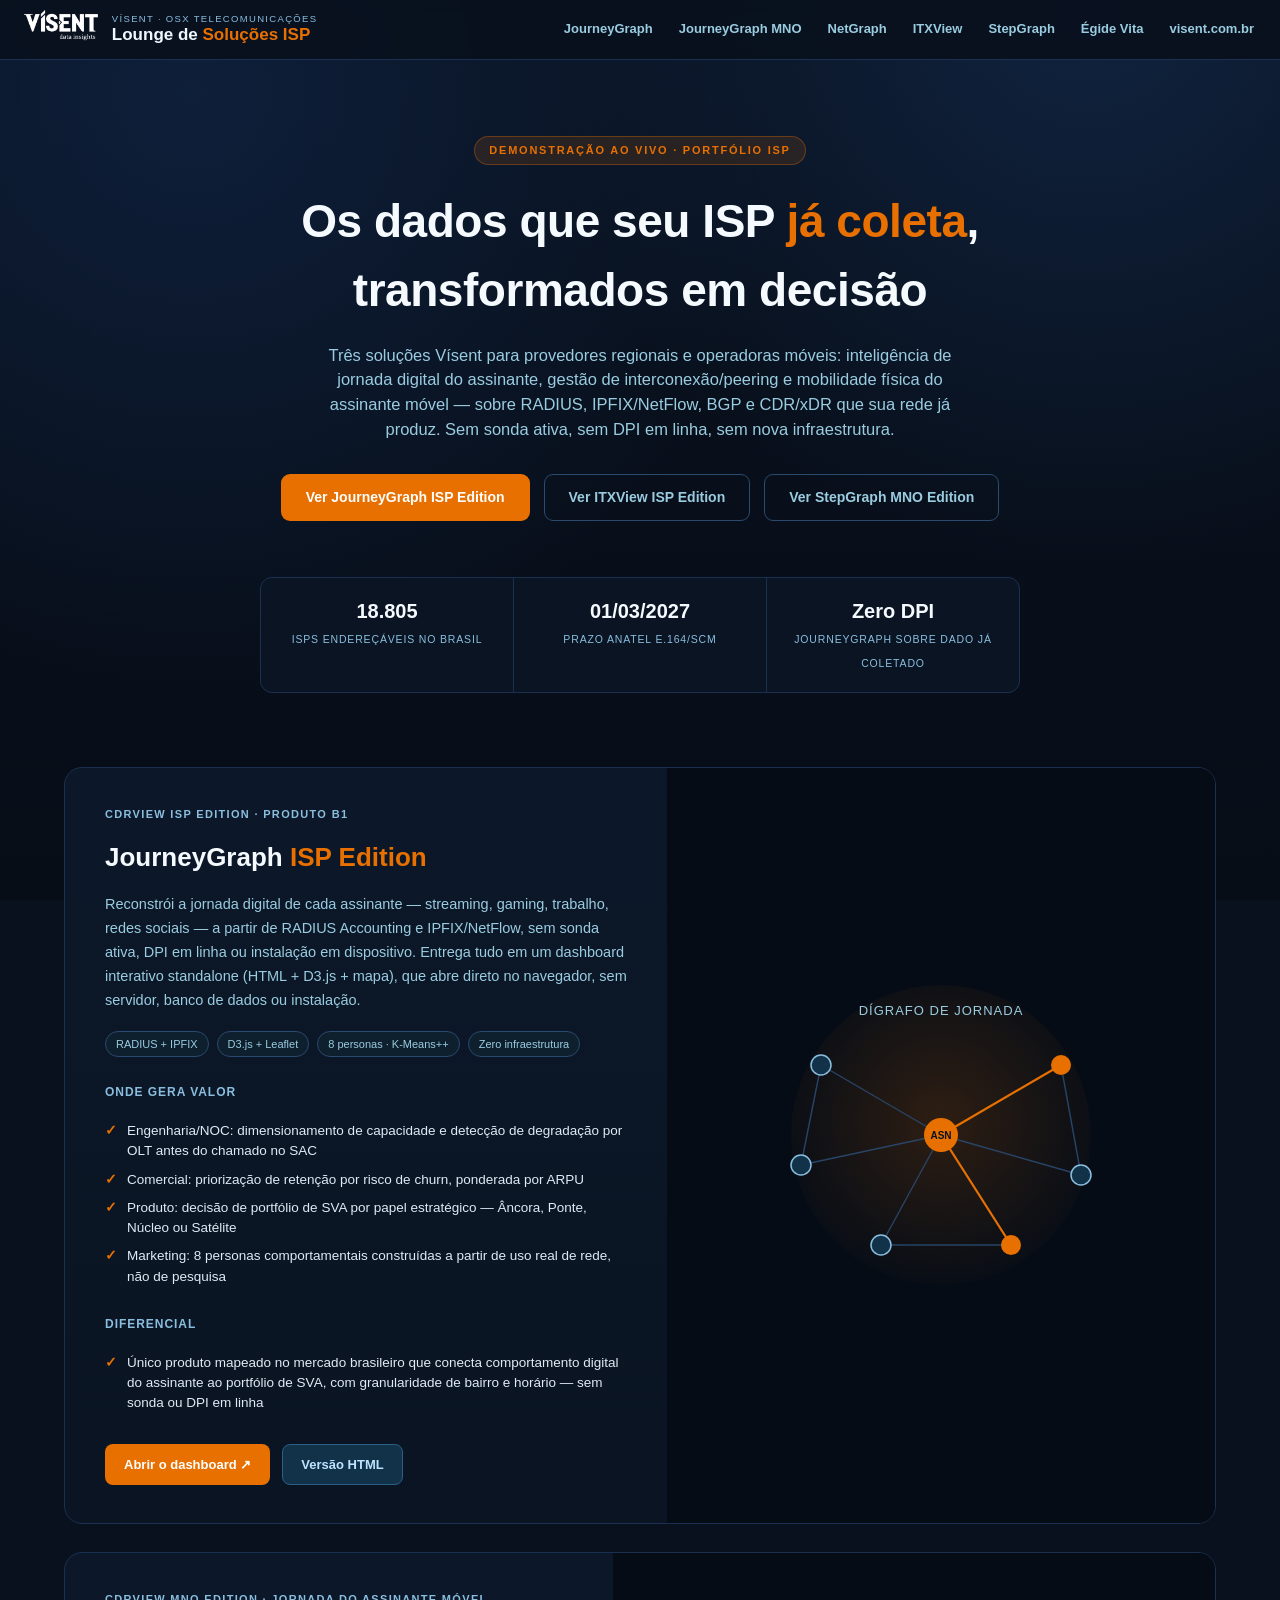
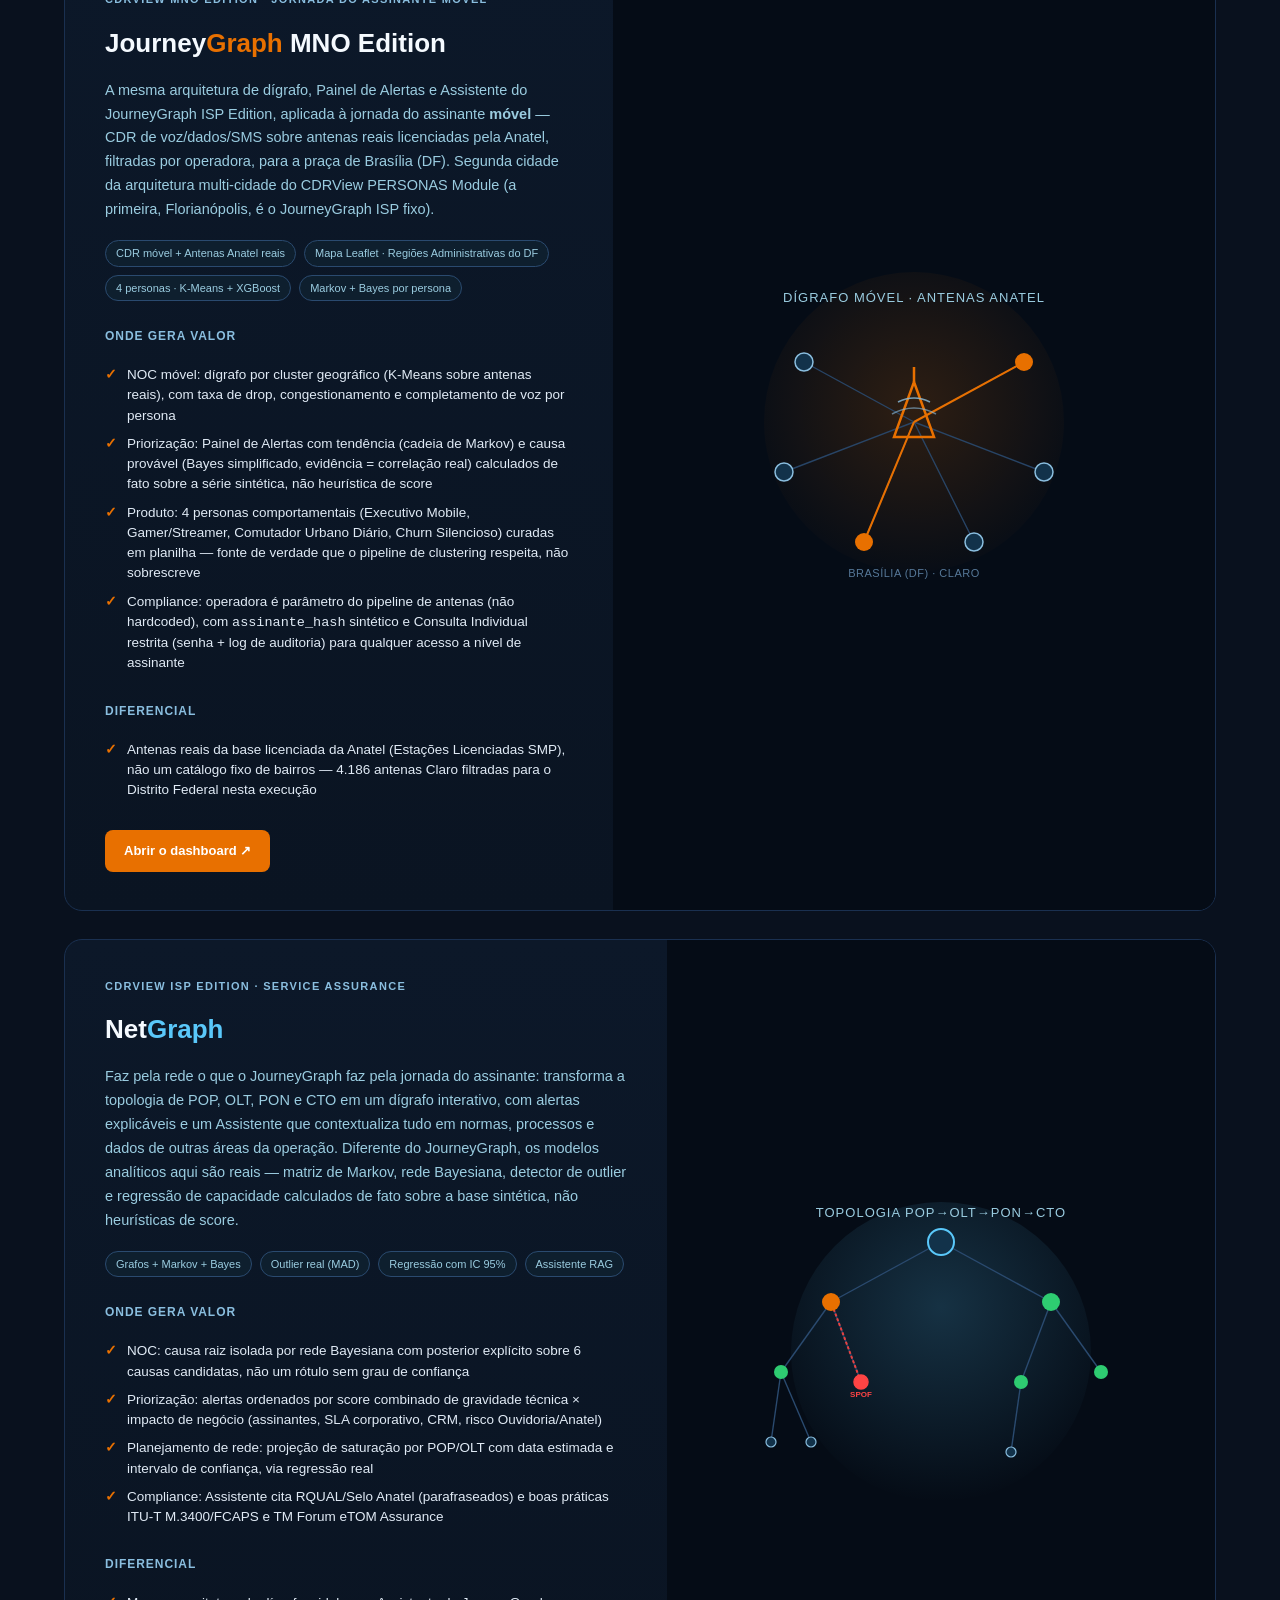
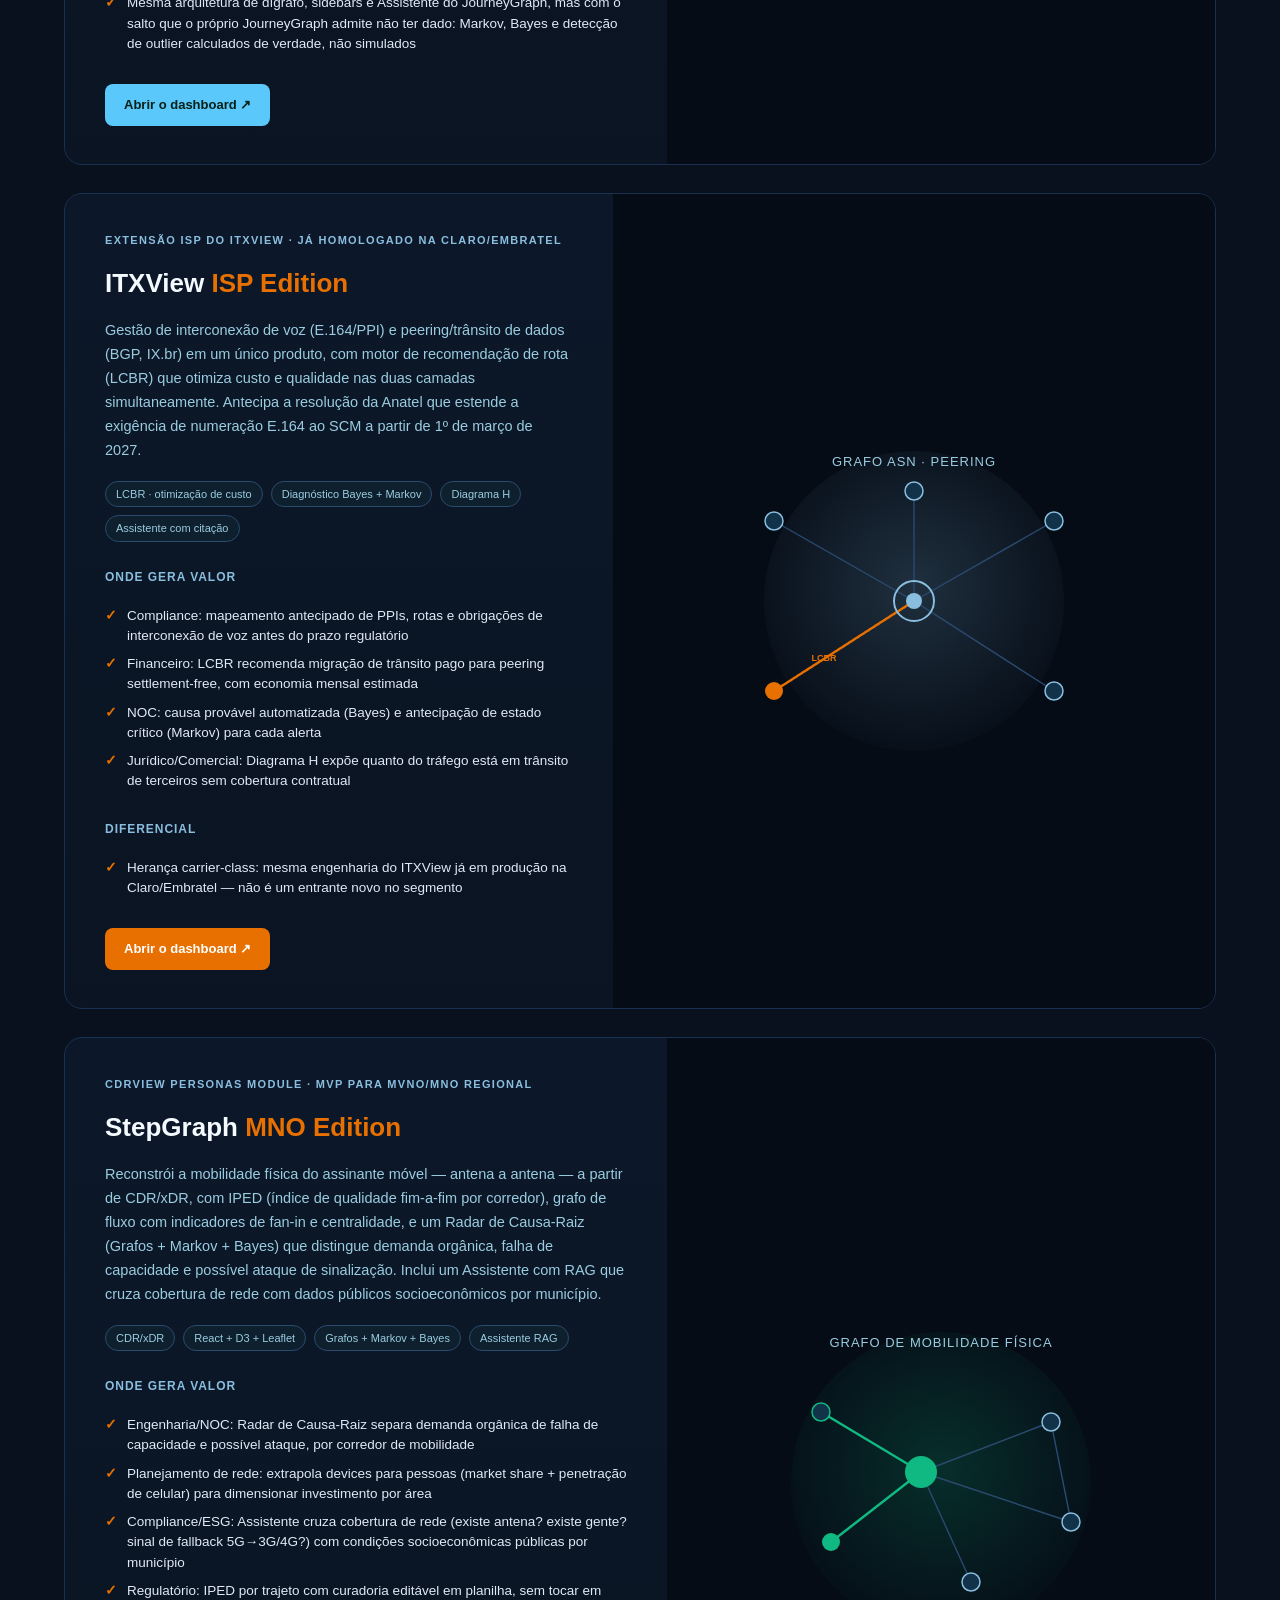
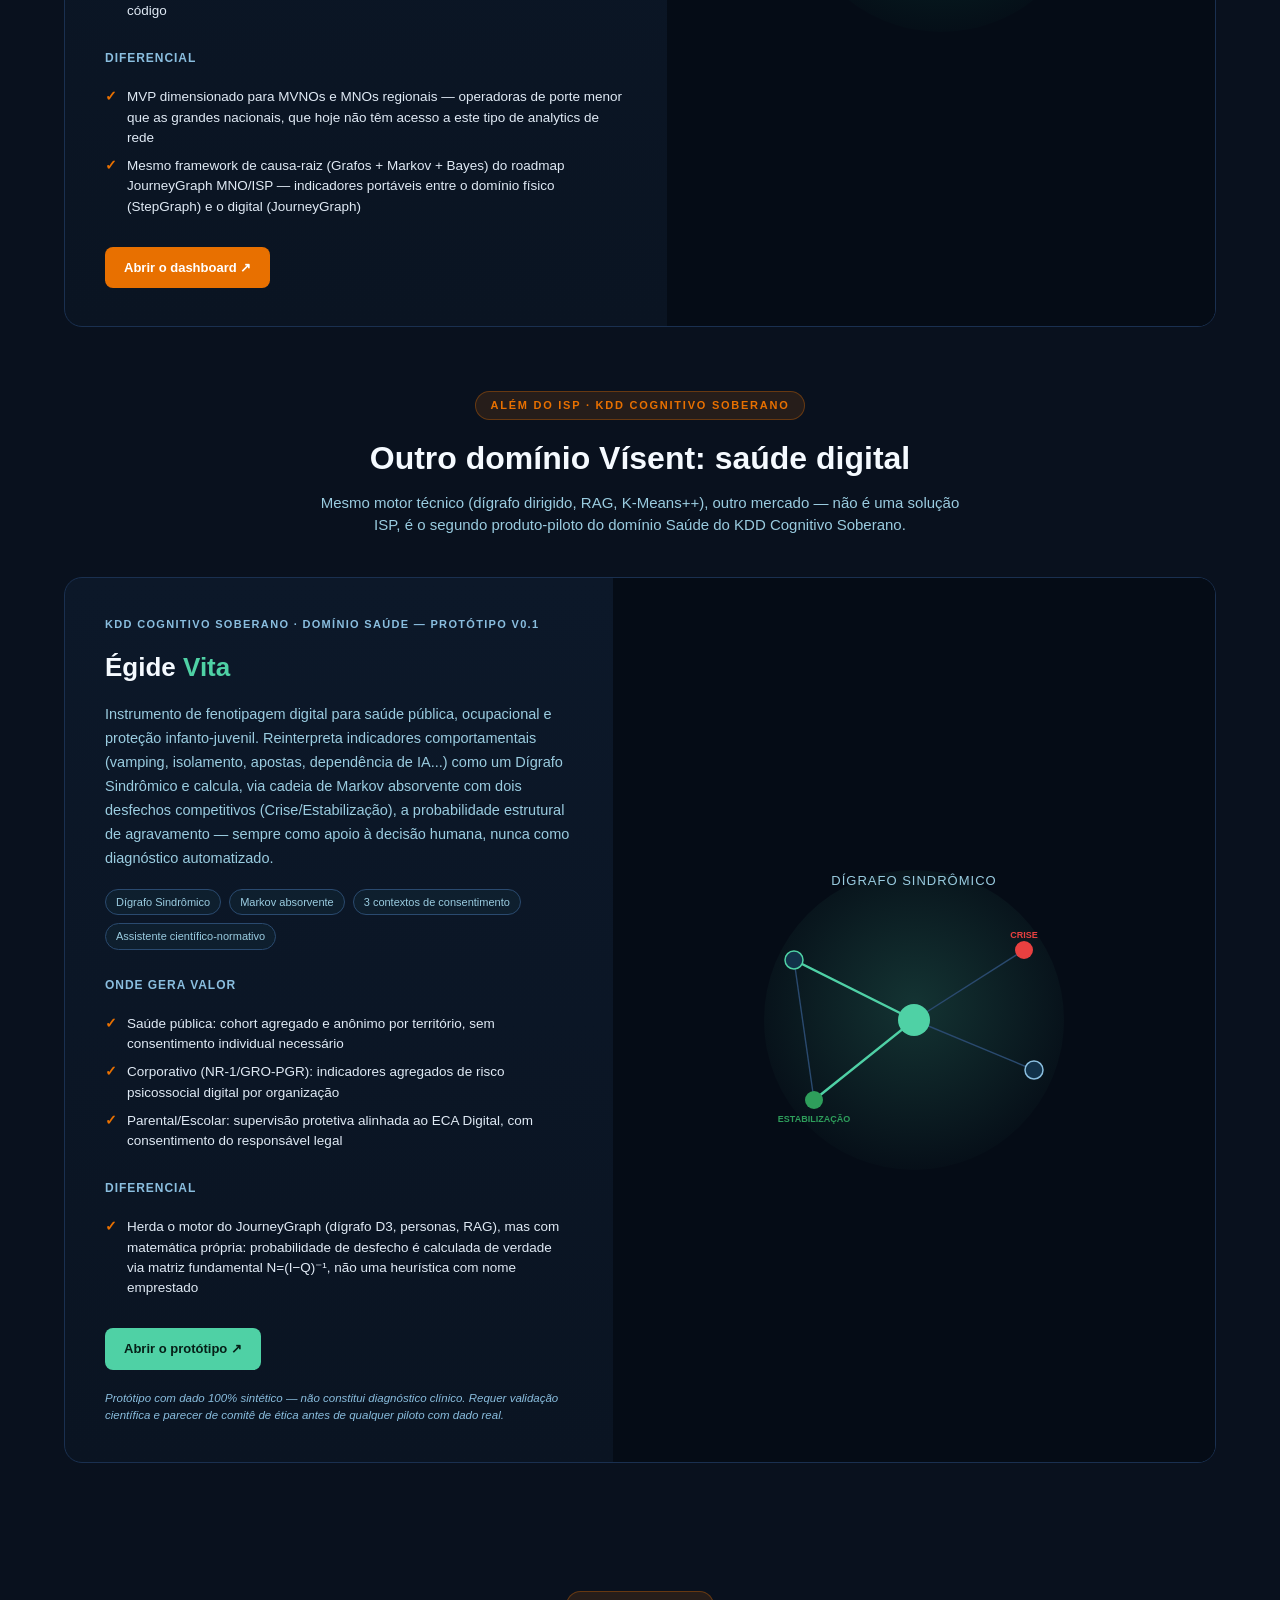
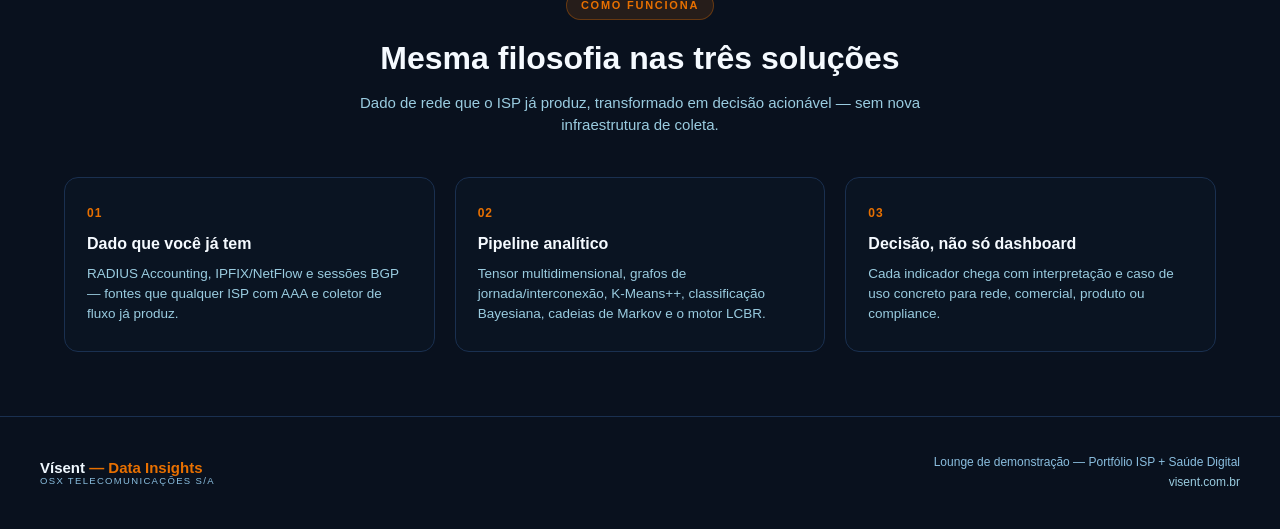
==== commit 25ad1138: "Adiciona mapa real (Leaflet) e nomes de região ao JourneyGraph MNO Os 35 clusters K-Means agora rece" ====
--- a/index.html
+++ b/index.html
@@ -239,7 +239,7 @@
       <h2 class="sol-title">Journey<span class="hi">Graph</span> MNO Edition</h2>
       <p class="sol-desc">A mesma arquitetura de dígrafo, Painel de Alertas e Assistente do JourneyGraph ISP Edition, aplicada à jornada do assinante <b>móvel</b> — CDR de voz/dados/SMS sobre antenas reais licenciadas pela Anatel, filtradas por operadora, para a praça de Brasília (DF). Segunda cidade da arquitetura multi-cidade do CDRView PERSONAS Module (a primeira, Florianópolis, é o JourneyGraph ISP fixo).</p>
       <div class="sol-tags">
-        <span>CDR móvel + Antenas Anatel reais</span><span>4 personas · K-Means + XGBoost</span><span>Markov + Bayes por persona</span><span>Multi-cidade parametrizada</span>
+        <span>CDR móvel + Antenas Anatel reais</span><span>Mapa Leaflet · Regiões Administrativas do DF</span><span>4 personas · K-Means + XGBoost</span><span>Markov + Bayes por persona</span>
       </div>
       <span class="sol-sub">Onde gera valor</span>
       <ul class="sol-feats">
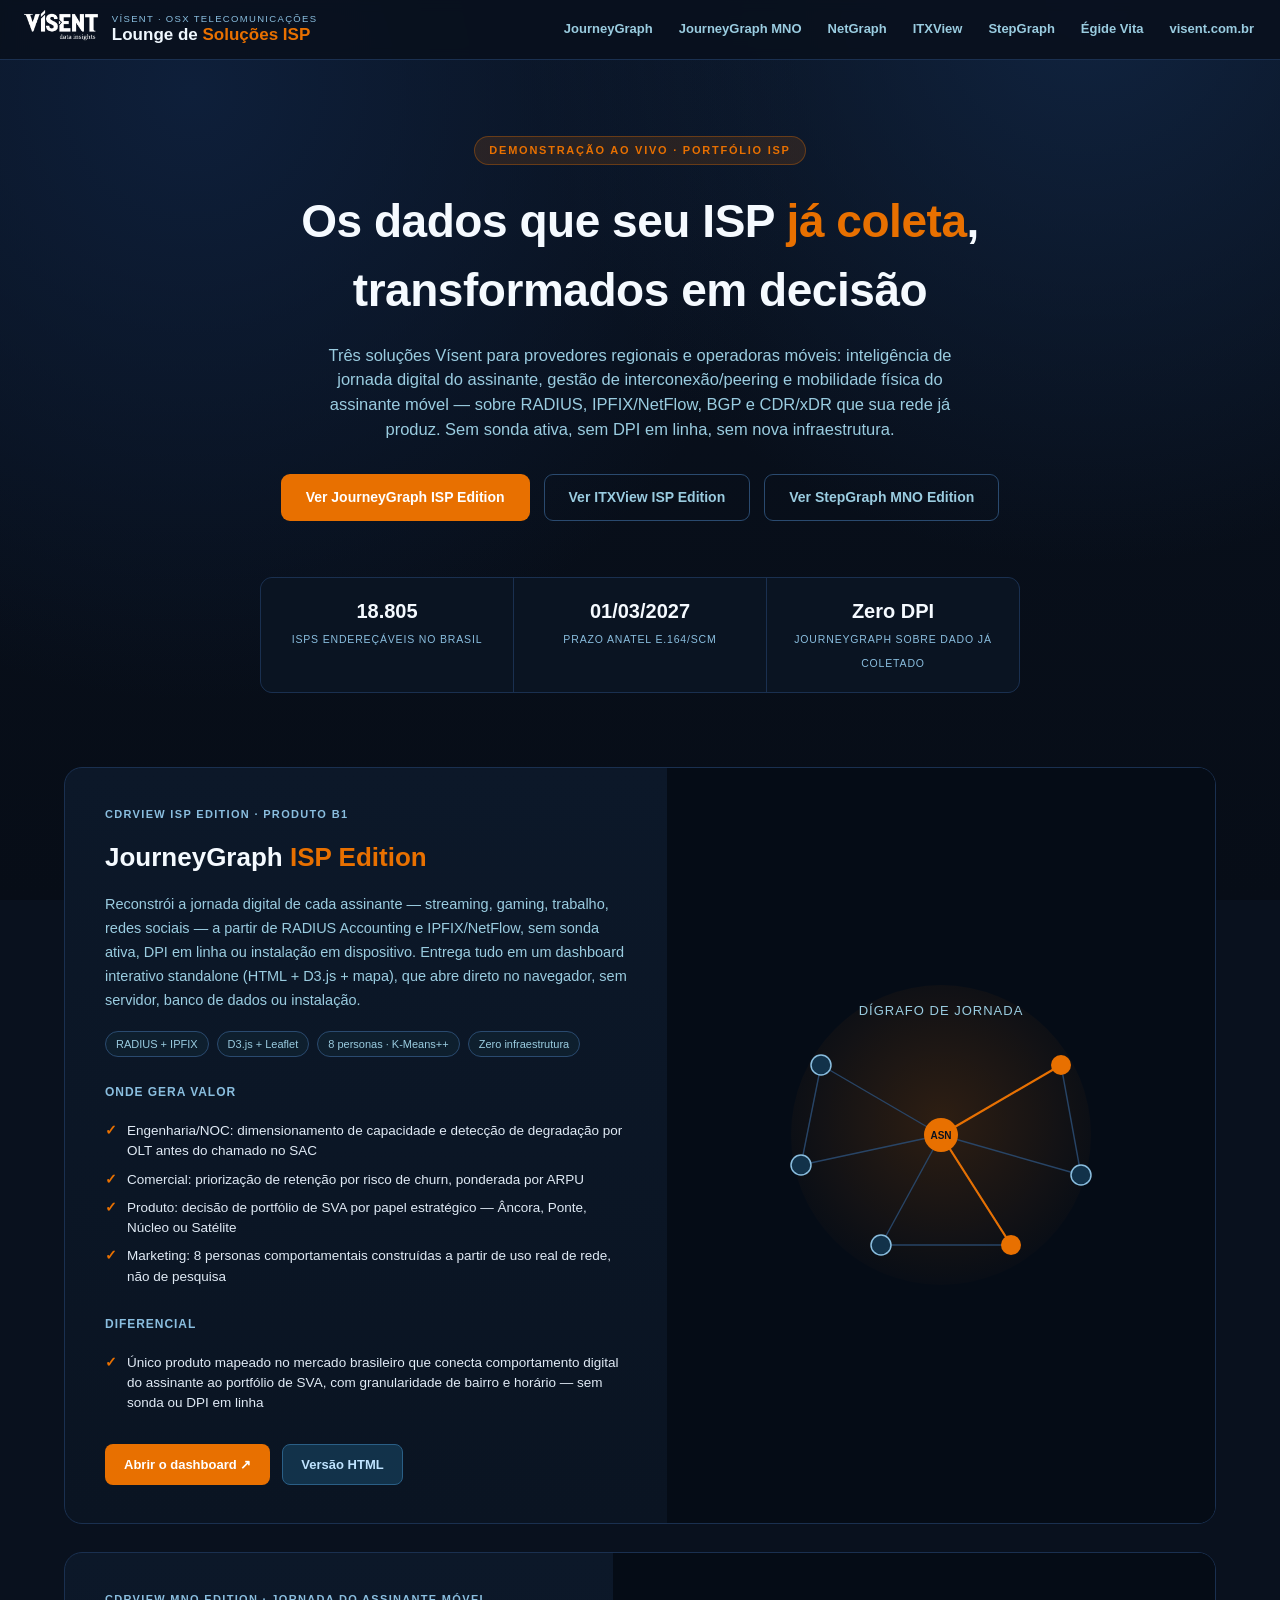
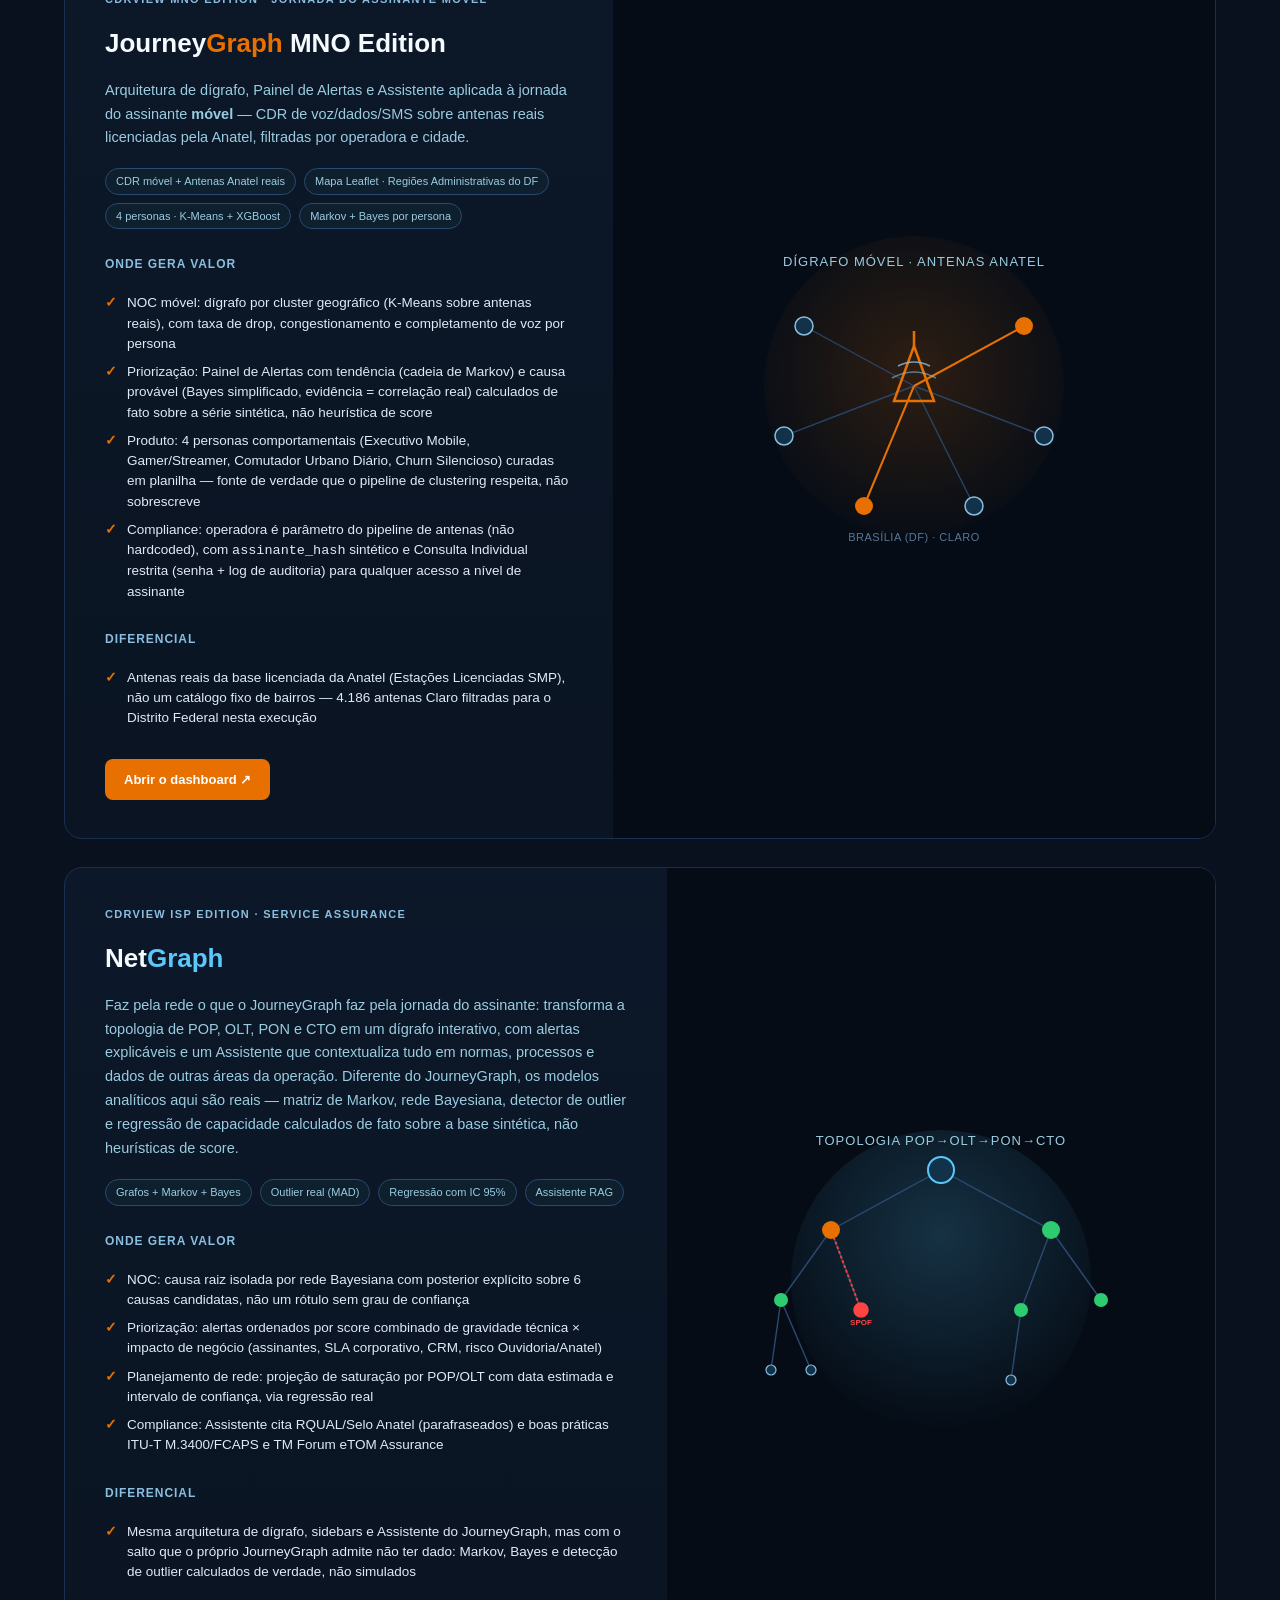
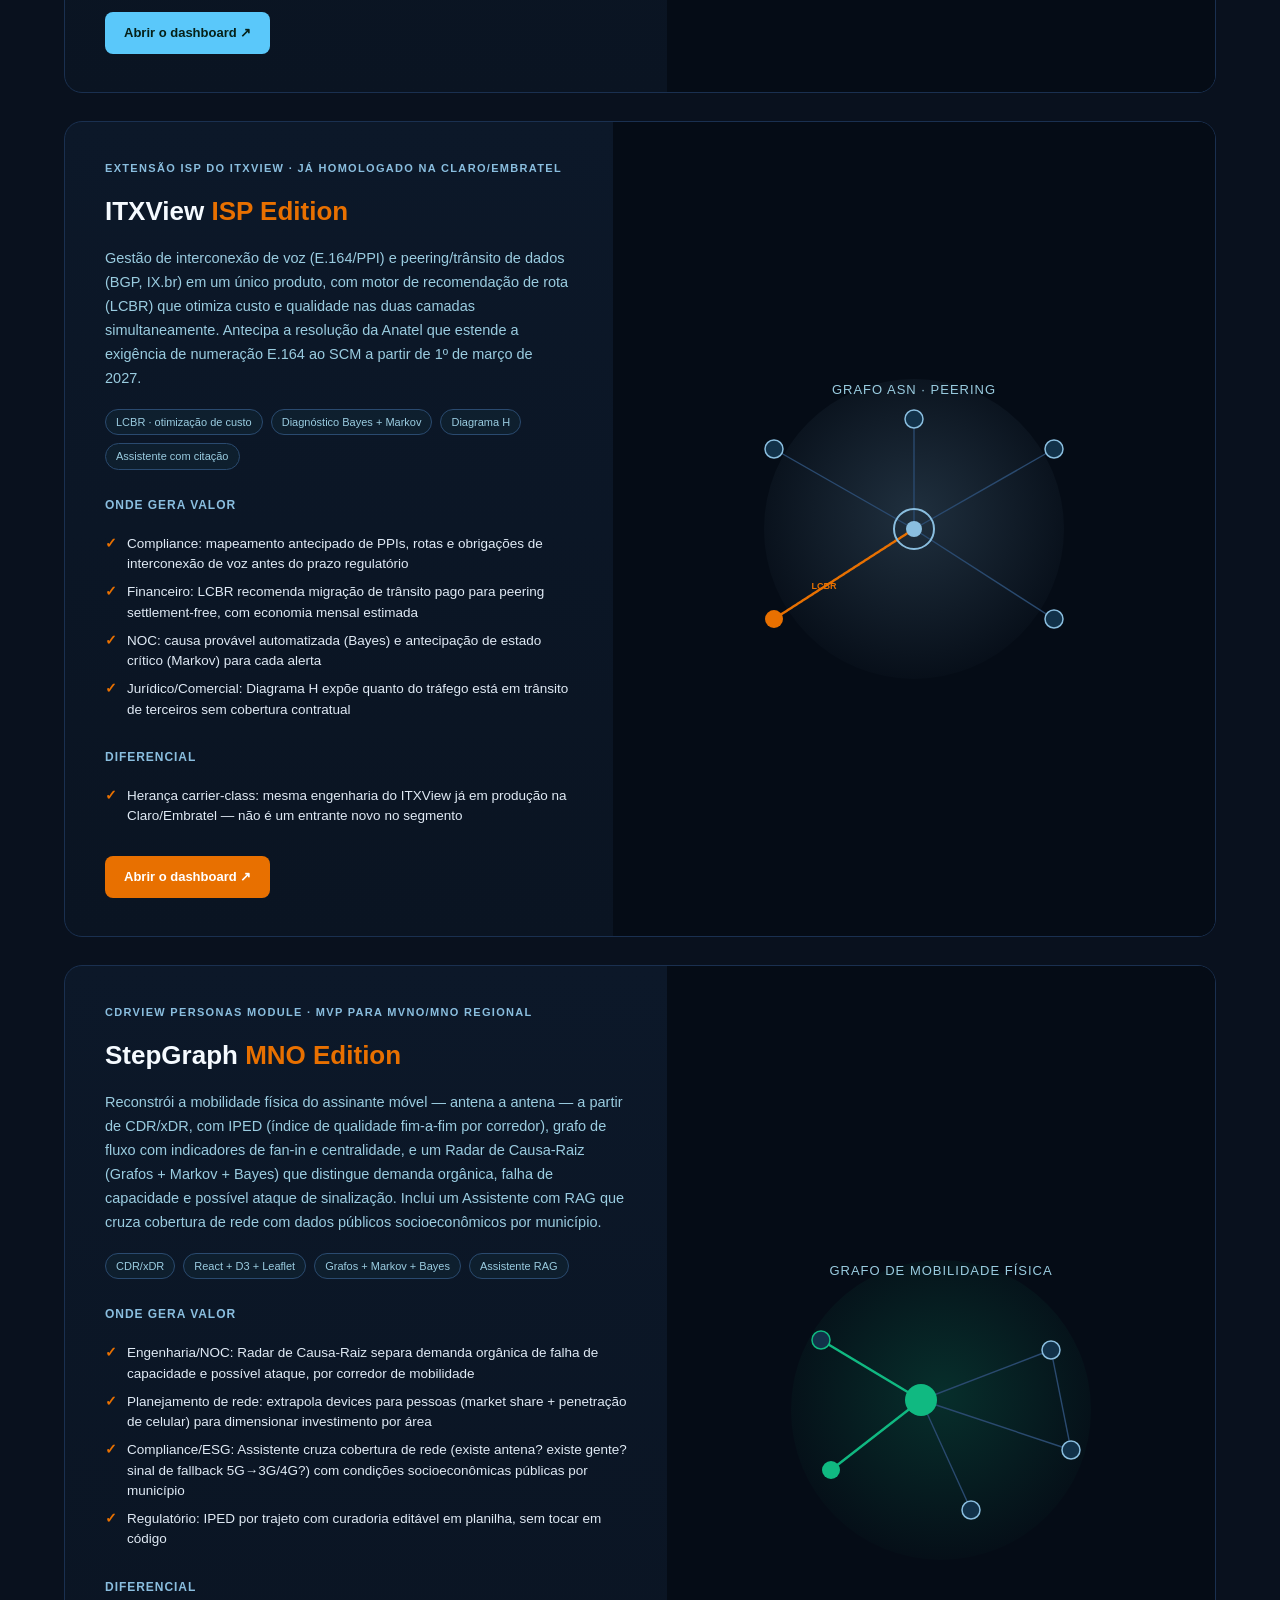
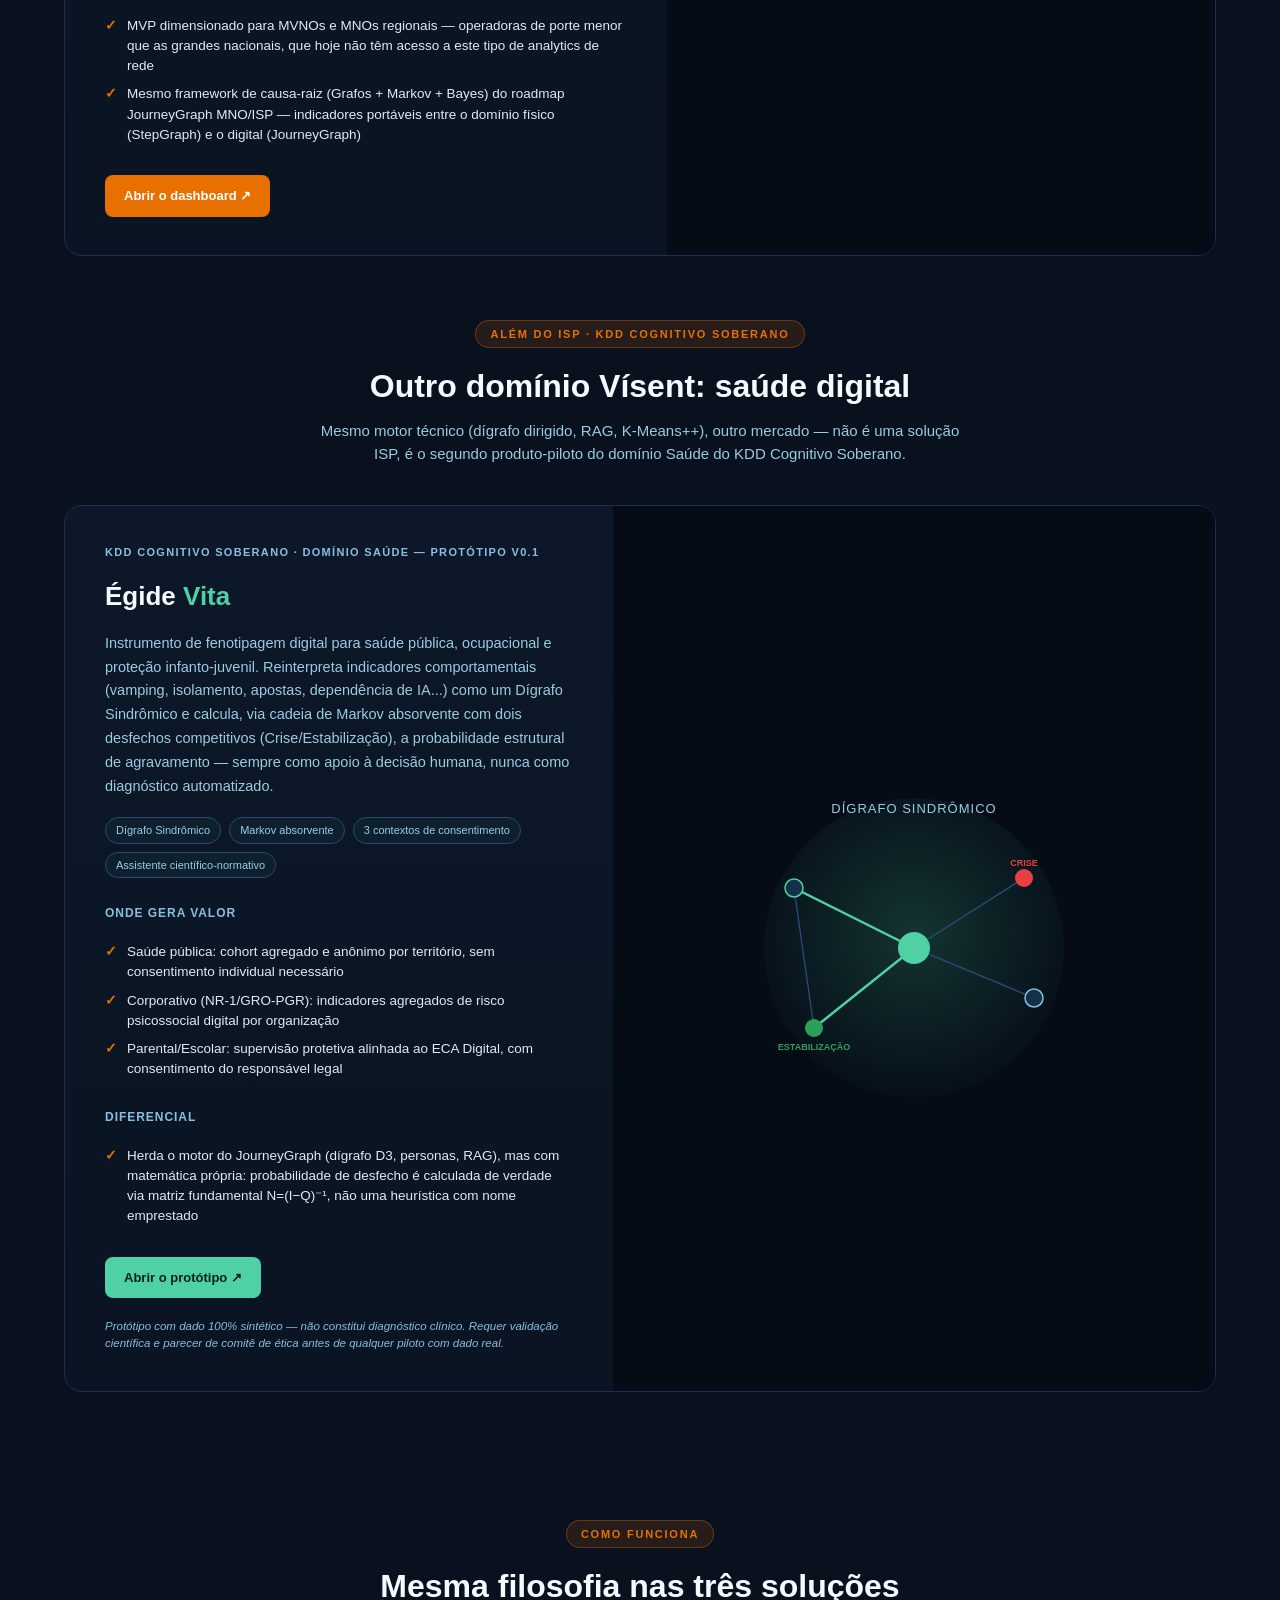
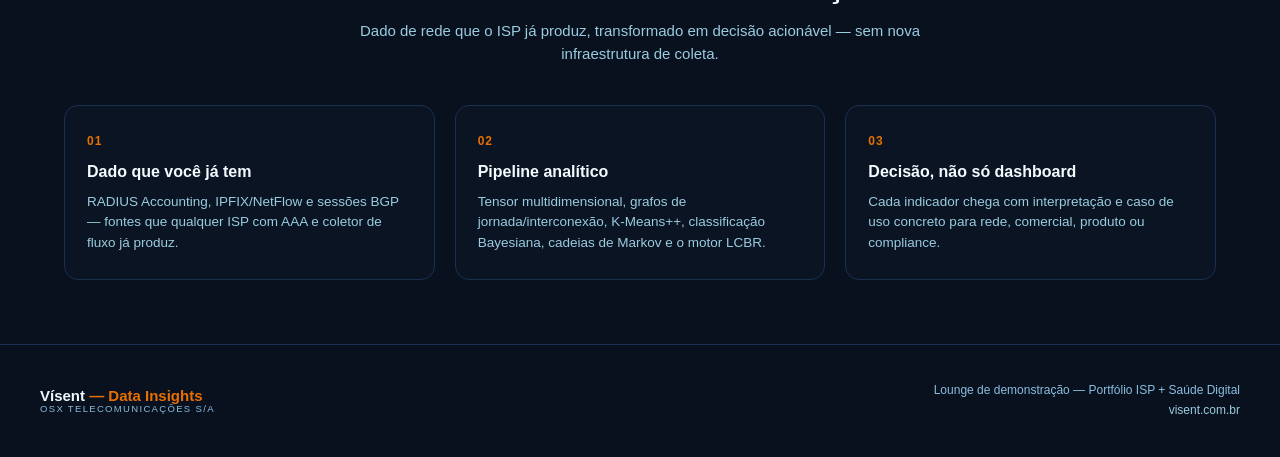
==== commit bca5c1e6: "Lounge: gate de senha por aplicacao e reescreve descricao do card MNO Todos os 6 links de entrada (J" ====
--- a/index.html
+++ b/index.html
@@ -132,6 +132,21 @@
   #howrow{grid-template-columns:1fr;}
   #topnav{display:none;}
 }
+
+/* ── GATE DE SENHA POR APLICAÇÃO ── */
+#gate-overlay{display:none;position:fixed;inset:0;background:rgba(4,8,14,.75);backdrop-filter:blur(3px);z-index:200;align-items:center;justify-content:center;padding:20px;}
+#gate-overlay.open{display:flex;}
+#gate-box{background:var(--panel);border:1px solid var(--border2);border-radius:12px;padding:26px 28px;max-width:380px;width:100%;box-shadow:0 12px 50px rgba(0,0,0,.6);}
+#gate-box h2{font-size:15px;color:#F0F8FF;margin-bottom:6px;}
+#gate-box p{font-size:12px;color:var(--muted);line-height:1.6;margin-bottom:16px;}
+#gate-box label{display:block;font-size:11px;color:var(--muted);text-transform:uppercase;letter-spacing:.05em;margin-bottom:5px;}
+#gate-pass{width:100%;background:var(--panel2);border:1px solid var(--border);border-radius:7px;color:var(--text);padding:9px 11px;font-size:14px;font-family:inherit;box-sizing:border-box;}
+#gate-err{color:#FF6B5B;font-size:11.5px;margin-top:8px;display:none;}
+#gate-actions{display:flex;gap:10px;margin-top:18px;}
+#gate-actions button{font-family:inherit;font-size:13px;font-weight:700;padding:10px;border-radius:7px;cursor:pointer;border:1px solid transparent;}
+#gate-submit{flex:1;background:var(--accent);color:#fff;border:none;}
+#gate-submit:hover{background:#ff7e10;}
+#gate-cancel{background:transparent;border:1px solid var(--border);color:var(--muted);}
 </style>
 </head>
 <body>
@@ -237,7 +252,7 @@
     <div class="sol-body">
       <span class="sol-kicker">CDRView MNO Edition · Jornada do assinante móvel</span>
       <h2 class="sol-title">Journey<span class="hi">Graph</span> MNO Edition</h2>
-      <p class="sol-desc">A mesma arquitetura de dígrafo, Painel de Alertas e Assistente do JourneyGraph ISP Edition, aplicada à jornada do assinante <b>móvel</b> — CDR de voz/dados/SMS sobre antenas reais licenciadas pela Anatel, filtradas por operadora, para a praça de Brasília (DF). Segunda cidade da arquitetura multi-cidade do CDRView PERSONAS Module (a primeira, Florianópolis, é o JourneyGraph ISP fixo).</p>
+      <p class="sol-desc">Arquitetura de dígrafo, Painel de Alertas e Assistente aplicada à jornada do assinante <b>móvel</b> — CDR de voz/dados/SMS sobre antenas reais licenciadas pela Anatel, filtradas por operadora e cidade.</p>
       <div class="sol-tags">
         <span>CDR móvel + Antenas Anatel reais</span><span>Mapa Leaflet · Regiões Administrativas do DF</span><span>4 personas · K-Means + XGBoost</span><span>Markov + Bayes por persona</span>
       </div>
@@ -569,5 +584,72 @@
   </div>
 </footer>
 
+<div id="gate-overlay">
+  <div id="gate-box">
+    <h2>Acesso à aplicação</h2>
+    <p>Esta é uma demonstração restrita. Informe a senha de entrada para continuar.</p>
+    <label for="gate-pass">Senha</label>
+    <input type="password" id="gate-pass" placeholder="Senha de acesso" autocomplete="off">
+    <div id="gate-err">Senha incorreta.</div>
+    <div id="gate-actions">
+      <button id="gate-submit">Entrar</button>
+      <button id="gate-cancel">Cancelar</button>
+    </div>
+  </div>
+</div>
+
+<script>
+(function(){
+  var GATE_PASS = 'egl00';
+  var pending = null; // {href, target}
+
+  function openGate(href, target){
+    pending = {href:href, target:target};
+    document.getElementById('gate-err').style.display = 'none';
+    document.getElementById('gate-pass').value = '';
+    document.getElementById('gate-overlay').classList.add('open');
+    document.getElementById('gate-pass').focus();
+  }
+  function closeGate(){
+    document.getElementById('gate-overlay').classList.remove('open');
+    pending = null;
+  }
+  function submitGate(){
+    var val = document.getElementById('gate-pass').value;
+    if(val === GATE_PASS){
+      try{ sessionStorage.setItem('visentLoungeAuth','ok'); }catch(e){}
+      var p = pending;
+      closeGate();
+      if(p){
+        if(p.target === '_blank'){ window.open(p.href, '_blank', 'noopener'); }
+        else{ window.location.href = p.href; }
+      }
+    } else {
+      document.getElementById('gate-err').style.display = 'block';
+    }
+  }
+
+  document.addEventListener('DOMContentLoaded', function(){
+    document.querySelectorAll('.sol-ctas a[href]').forEach(function(a){
+      a.addEventListener('click', function(ev){
+        var authed = false;
+        try{ authed = sessionStorage.getItem('visentLoungeAuth') === 'ok'; }catch(e){}
+        if(authed) return; // já autenticado nesta sessão do navegador
+        ev.preventDefault();
+        openGate(a.getAttribute('href'), a.getAttribute('target'));
+      });
+    });
+    document.getElementById('gate-submit').addEventListener('click', submitGate);
+    document.getElementById('gate-cancel').addEventListener('click', closeGate);
+    document.getElementById('gate-pass').addEventListener('keydown', function(ev){
+      if(ev.key === 'Enter') submitGate();
+    });
+    document.getElementById('gate-overlay').addEventListener('click', function(ev){
+      if(ev.target.id === 'gate-overlay') closeGate();
+    });
+  });
+})();
+</script>
+
 </body>
 </html>
